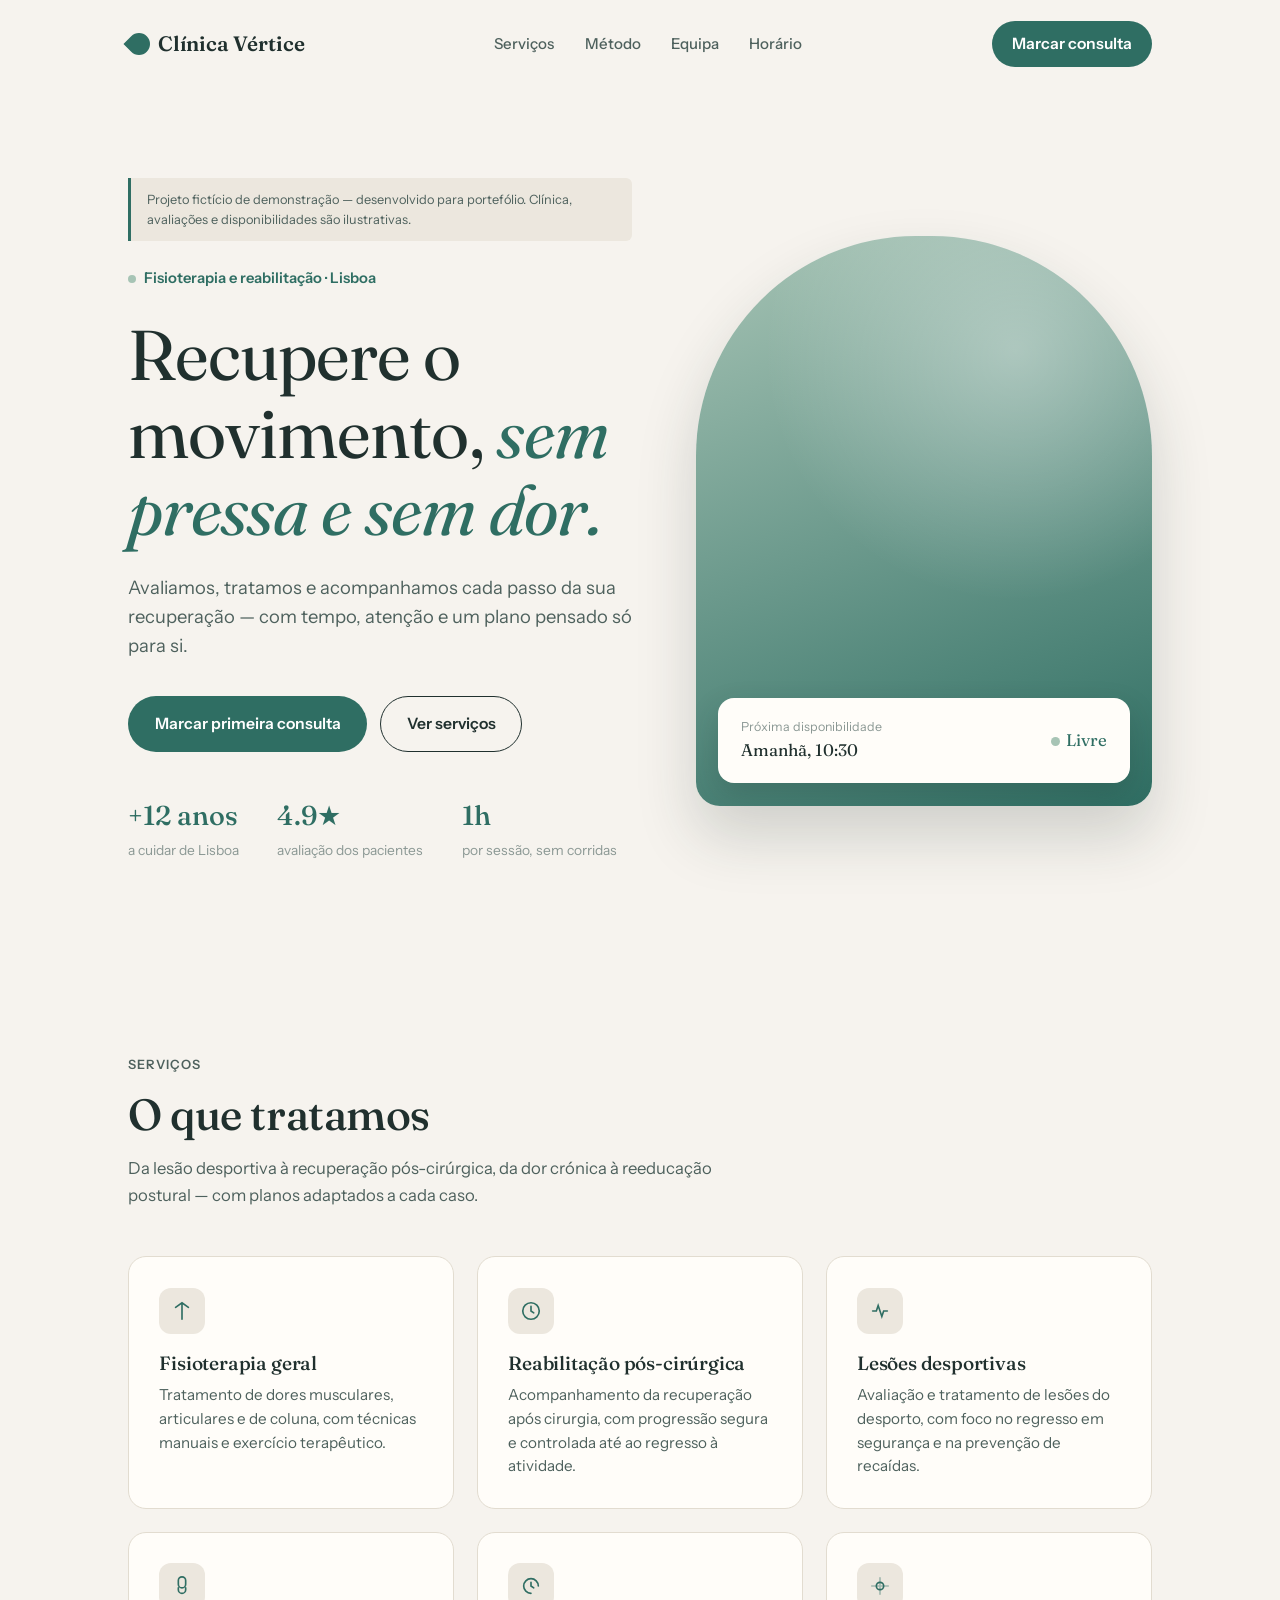
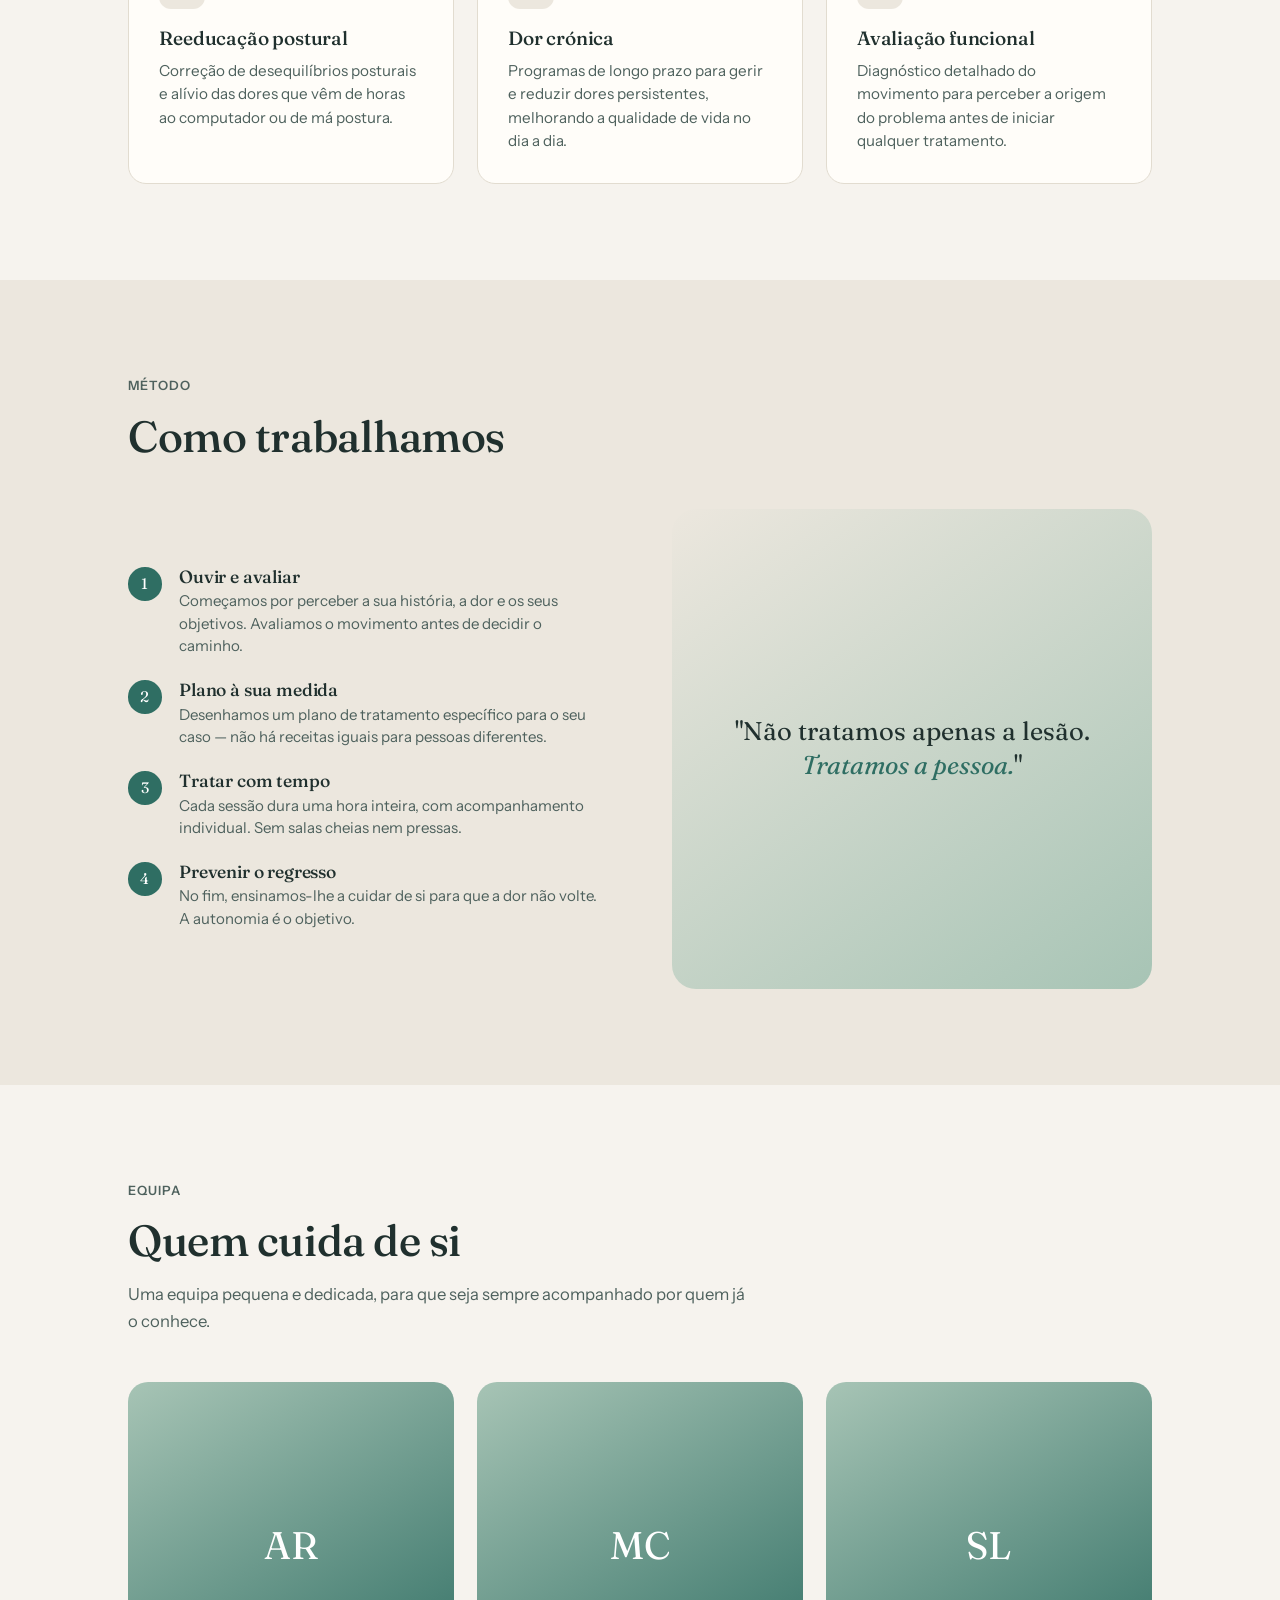
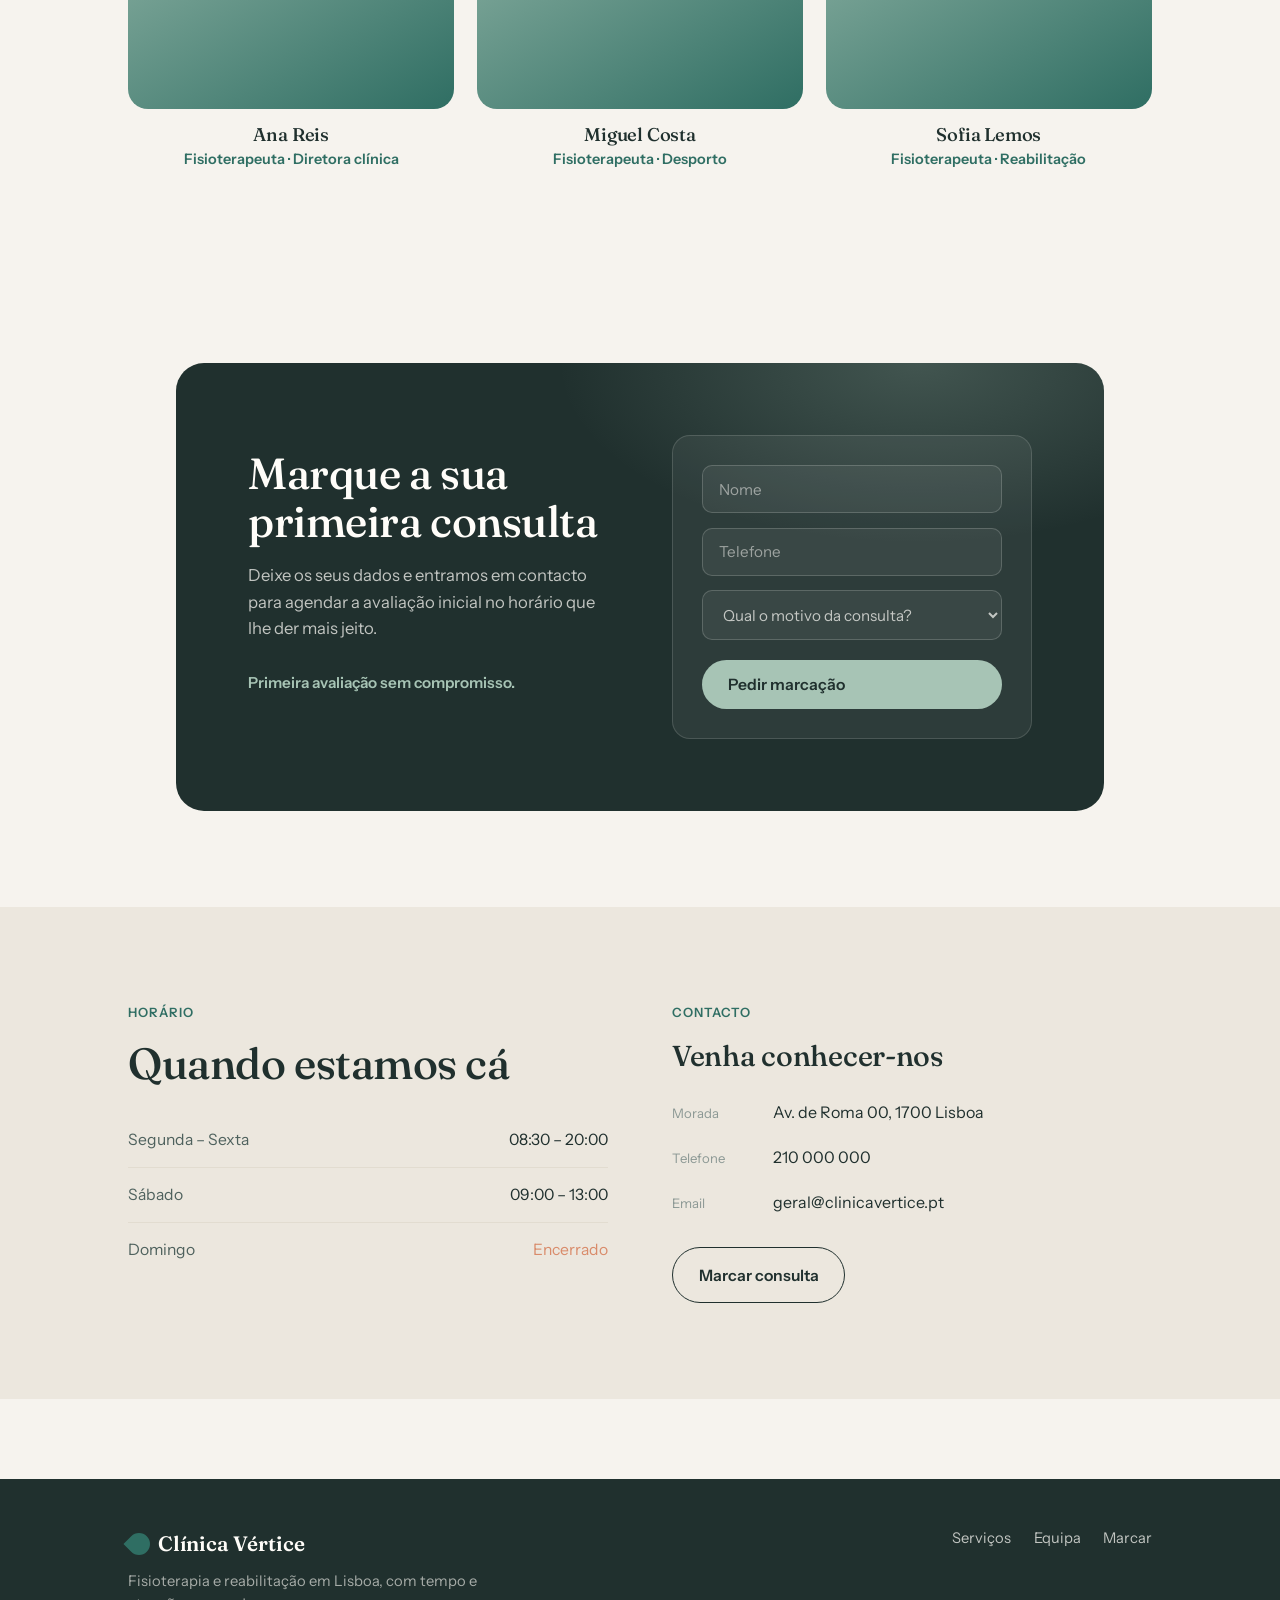
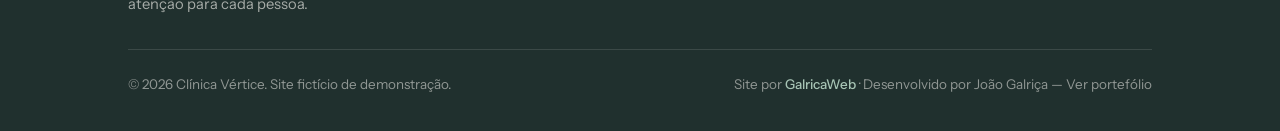
==== index.html @ 6fea4fa5 "Modify footer attribution and add developer link Updated footer text to reflect new site attribution" ====
<!DOCTYPE html>
<html lang="pt-PT">
<head>
<meta charset="UTF-8">
<meta name="viewport" content="width=device-width, initial-scale=1.0">
<title>Clínica Vértice — Fisioterapia e Reabilitação · Lisboa</title>
<meta name="description" content="Clínica de fisioterapia e reabilitação em Lisboa. Avaliação, tratamento e recuperação com acompanhamento personalizado.">
<link rel="preconnect" href="https://fonts.googleapis.com">
<link rel="preconnect" href="https://fonts.gstatic.com" crossorigin>
<link href="https://fonts.googleapis.com/css2?family=Fraunces:opsz,wght@9..144,400;9..144,500;9..144,600&family=Instrument+Sans:wght@400;500;600&display=swap" rel="stylesheet">
<style>
  :root{
    --sand:#f6f3ee;         /* warm paper */
    --sand-2:#ece7de;
    --cream:#fffdf9;
    --ink:#20302e;          /* deep petrol-green ink */
    --ink-soft:#4e615d;
    --ink-faint:#8b9894;
    --teal:#2f6e63;         /* serene petrol-teal — the brand */
    --teal-deep:#245349;
    --sage:#a7c4b5;         /* soft sage accent */
    --clay:#d98b6a;         /* warm secondary for small touches */
    --line:#e2dcd0;
    --max:1120px;
    --gutter:clamp(20px,5vw,48px);
    --f-display:"Fraunces",Georgia,serif;
    --f-body:"Instrument Sans",system-ui,sans-serif;
  }
  
.demo-notice {
  font-size: 0.8rem;
  line-height: 1.5;
  color: var(--ink-soft);
  background: var(--sand-2);
  border-left: 3px solid var(--teal);
  padding: 0.75rem 1rem;
  margin-bottom: 1.5rem;
  border-radius: 0 6px 6px 0;
}
  
  *{margin:0;padding:0;box-sizing:border-box}
  html{scroll-behavior:smooth}
  body{font-family:var(--f-body);background:var(--sand);color:var(--ink);line-height:1.6;-webkit-font-smoothing:antialiased;overflow-x:hidden}
  a{color:inherit;text-decoration:none}
  img{max-width:100%;display:block}
  .wrap{width:100%;max-width:var(--max);margin:0 auto;padding-inline:var(--gutter)}

  h1,h2,h3{font-family:var(--f-display);font-weight:500;line-height:1.1;letter-spacing:-0.01em}
  h1{font-size:clamp(2.6rem,5.5vw,4.4rem);font-weight:400}
  h2{font-size:clamp(1.9rem,3.4vw,2.8rem)}
  h3{font-size:1.3rem}
  p{font-size:1.04rem}

  .btn{display:inline-flex;align-items:center;gap:.5rem;font-family:var(--f-body);font-weight:600;font-size:.98rem;padding:.9rem 1.6rem;border-radius:999px;cursor:pointer;border:1px solid transparent;transition:all .18s ease}
  .btn.solid{background:var(--teal);color:#fff}
  .btn.solid:hover{background:var(--teal-deep);transform:translateY(-2px)}
  .btn.ghost{border-color:var(--ink);color:var(--ink)}
  .btn.ghost:hover{background:var(--ink);color:var(--cream)}

  /* nav */
  .nav{position:sticky;top:0;z-index:30;background:rgba(246,243,238,.88);backdrop-filter:blur(10px);border-bottom:1px solid transparent;transition:border-color .2s}
  .nav.scrolled{border-color:var(--line)}
  .nav .wrap{display:flex;align-items:center;justify-content:space-between;padding-block:1.3rem}
  .brand{font-family:var(--f-display);font-weight:600;font-size:1.3rem;display:flex;align-items:center;gap:.5rem}
  .brand .mark{width:22px;height:22px;border-radius:50% 50% 50% 0;background:var(--teal);transform:rotate(45deg)}
  .nav-links{display:flex;gap:1.9rem;font-size:.94rem;font-weight:500}
  .nav-links a{color:var(--ink-soft)}
  .nav-links a:hover{color:var(--ink)}
  .nav .btn{padding:.6rem 1.2rem}
  @media(max-width:820px){.nav-links{display:none}}

  /* hero */
  .hero{padding-block:clamp(3rem,7vw,6rem) clamp(3.5rem,8vw,6rem);position:relative;overflow:hidden}
  .hero-grid{display:grid;grid-template-columns:1.05fr .95fr;gap:clamp(2rem,5vw,4rem);align-items:center}
  .hero .eyebrow{display:inline-flex;align-items:center;gap:.5rem;font-size:.92rem;font-weight:600;color:var(--teal);margin-bottom:1.6rem}
  .hero .eyebrow::before{content:"";width:8px;height:8px;border-radius:50%;background:var(--sage)}
  .hero h1{margin-bottom:1.5rem}
  .hero h1 em{font-style:italic;color:var(--teal)}
  .hero-lead{color:var(--ink-soft);font-size:1.15rem;line-height:1.6;max-width:46ch;margin-bottom:2.2rem}
  .hero-actions{display:flex;gap:.8rem;flex-wrap:wrap}
  .hero-trust{margin-top:2.6rem;display:flex;gap:2.4rem;flex-wrap:wrap}
  .hero-trust div strong{display:block;font-family:var(--f-display);font-size:1.7rem;font-weight:500;color:var(--teal)}
  .hero-trust div span{font-size:.86rem;color:var(--ink-faint)}
  /* hero visual — abstract calm shape, no stock photo */
  .hero-visual{position:relative;aspect-ratio:4/5;border-radius:220px 220px 24px 24px;background:linear-gradient(160deg,var(--sage),var(--teal));overflow:hidden;box-shadow:0 30px 60px rgba(32,48,46,.18)}
  .hero-visual::before{content:"";position:absolute;inset:0;background:radial-gradient(circle at 70% 20%,rgba(255,255,255,.35),transparent 45%)}
  .hero-card{position:absolute;bottom:1.4rem;left:1.4rem;right:1.4rem;background:var(--cream);border-radius:16px;padding:1.2rem 1.4rem;box-shadow:0 12px 30px rgba(32,48,46,.2)}
  .hero-card .row{display:flex;align-items:center;justify-content:space-between;gap:1rem}
  .hero-card .label{font-size:.78rem;color:var(--ink-faint)}
  .hero-card .val{font-family:var(--f-display);font-size:1.05rem}
  .hero-card .dot{width:9px;height:9px;border-radius:50%;background:var(--sage);display:inline-block;margin-right:.4rem}
  @media(max-width:820px){.hero-grid{grid-template-columns:1fr}.hero-visual{max-width:380px;margin-inline:auto}}

  /* section */
  section{padding-block:clamp(3.5rem,8vw,6rem)}
  .soft{background:var(--sand-2)}
  .cream{background:var(--cream)}
  .sec-head{max-width:620px;margin-bottom:3rem}
  .sec-label{font-size:.8rem;font-weight:600;letter-spacing:.08em;text-transform:uppercase;color:var(--teal);margin-bottom:1rem}
  .sec-head h2{margin-bottom:1rem}
  .sec-head p{color:var(--ink-soft)}

  /* services */
  .services{display:grid;grid-template-columns:repeat(3,1fr);gap:1.4rem}
  .service{background:var(--cream);border:1px solid var(--line);border-radius:18px;padding:1.9rem;transition:transform .2s,box-shadow .25s}
  .service:hover{transform:translateY(-4px);box-shadow:0 18px 40px rgba(32,48,46,.1)}
  .service .ico{width:46px;height:46px;border-radius:12px;background:var(--sand-2);display:grid;place-items:center;margin-bottom:1.2rem;color:var(--teal)}
  .service h3{font-size:1.2rem;margin-bottom:.6rem}
  .service p{color:var(--ink-soft);font-size:.95rem;line-height:1.55}
  @media(max-width:820px){.services{grid-template-columns:1fr}}

  /* approach — two column prose + list */
  .approach-grid{display:grid;grid-template-columns:1fr 1fr;gap:clamp(2rem,5vw,4rem);align-items:center}
  .approach-list{list-style:none;display:flex;flex-direction:column;gap:1.4rem}
  .approach-list li{display:flex;gap:1.1rem;align-items:flex-start}
  .approach-list .n{flex-shrink:0;width:2.1rem;height:2.1rem;border-radius:50%;background:var(--teal);color:#fff;font-family:var(--f-display);display:grid;place-items:center;font-size:.95rem}
  .approach-list h3{font-size:1.1rem;margin-bottom:.25rem}
  .approach-list p{color:var(--ink-soft);font-size:.94rem;line-height:1.5}
  .approach-visual{aspect-ratio:1;border-radius:24px;background:linear-gradient(145deg,var(--sand-2),var(--sage));display:grid;place-items:center;padding:2rem}
  .approach-quote{font-family:var(--f-display);font-size:1.6rem;line-height:1.3;color:var(--ink);text-align:center}
  .approach-quote span{color:var(--teal);font-style:italic}
  @media(max-width:820px){.approach-grid{grid-template-columns:1fr}.approach-visual{display:none}}

  /* team */
  .team{display:grid;grid-template-columns:repeat(3,1fr);gap:1.4rem}
  .member{text-align:center}
  .member .avatar{aspect-ratio:1;border-radius:20px;background:linear-gradient(150deg,var(--sage),var(--teal));margin-bottom:1rem;display:grid;place-items:center;font-family:var(--f-display);color:#fff;font-size:2.4rem}
  .member h3{font-size:1.15rem;margin-bottom:.2rem}
  .member .role{font-size:.9rem;color:var(--teal);font-weight:600}
  @media(max-width:720px){.team{grid-template-columns:1fr;max-width:320px;margin-inline:auto}}

  /* booking band */
  .booking{background:var(--ink);color:var(--cream);border-radius:28px;margin-inline:var(--gutter);padding:clamp(2.5rem,6vw,4.5rem);position:relative;overflow:hidden}
  .booking::before{content:"";position:absolute;inset:0;background:radial-gradient(600px 300px at 80% 0,rgba(167,196,181,.25),transparent 60%)}
  .booking-grid{position:relative;z-index:2;display:grid;grid-template-columns:1fr 1fr;gap:clamp(2rem,5vw,4rem);align-items:center;max-width:var(--max);margin-inline:auto}
  .booking h2{color:var(--cream);margin-bottom:1rem}
  .booking p{color:rgba(255,253,249,.72);max-width:40ch;margin-bottom:1.8rem}
  .booking-form{background:rgba(255,253,249,.06);border:1px solid rgba(255,253,249,.14);border-radius:18px;padding:1.8rem;display:flex;flex-direction:column;gap:.9rem}
  .booking-form input,.booking-form select{width:100%;background:rgba(255,253,249,.06);border:1px solid rgba(255,253,249,.18);border-radius:10px;padding:.85rem 1rem;color:var(--cream);font-family:var(--f-body);font-size:.95rem}
  .booking-form input::placeholder{color:rgba(255,253,249,.5)}
  .booking-form select{color:rgba(255,253,249,.7)}
  .booking-form .btn.solid{background:var(--sage);color:var(--ink);margin-top:.3rem}
  .booking-form .btn.solid:hover{background:#fff}
  @media(max-width:820px){.booking-grid{grid-template-columns:1fr}}

  /* info / hours */
  .info-grid{display:grid;grid-template-columns:1fr 1fr;gap:clamp(2rem,5vw,4rem)}
  .hours-list{list-style:none}
  .hours-list li{display:flex;justify-content:space-between;padding:.9rem 0;border-bottom:1px solid var(--line);font-size:.98rem}
  .hours-list li:last-child{border-bottom:0}
  .hours-list .day{color:var(--ink-soft)}
  .hours-list .closed{color:var(--clay)}
  .contact-block h3{margin-bottom:1rem}
  .contact-block .line{display:flex;gap:.8rem;align-items:baseline;padding:.6rem 0;font-size:1rem}
  .contact-block .line span{color:var(--ink-faint);font-size:.82rem;min-width:88px}
  @media(max-width:720px){.info-grid{grid-template-columns:1fr}}

  /* footer */
  footer{background:var(--ink);color:var(--cream);padding-block:3rem 2.2rem;margin-top:clamp(3rem,7vw,5rem)}
  .foot-top{display:flex;justify-content:space-between;gap:2rem;flex-wrap:wrap;margin-bottom:2rem}
  .foot-top .brand{color:var(--cream)}
  .foot-top p{color:rgba(255,253,249,.6);font-size:.92rem;max-width:36ch;margin-top:.6rem}
  .foot-links{display:flex;gap:1.4rem;font-size:.92rem}
  .foot-links a{color:rgba(255,253,249,.72)}
  .foot-bottom{border-top:1px solid rgba(255,253,249,.12);padding-top:1.5rem;display:flex;justify-content:space-between;gap:1rem;flex-wrap:wrap;align-items:center}
  .foot-bottom p{color:rgba(255,253,249,.5);font-size:.84rem}
  .made{font-size:.82rem;color:rgba(255,253,249,.45)}
  .made b{color:var(--sage);font-weight:500}

  :focus-visible{outline:2px solid var(--teal);outline-offset:3px}
</style>
</head>
<body>

<nav class="nav" id="top">
  <div class="wrap">
    <a class="brand" href="#top"><span class="mark"></span>Clínica Vértice</a>
    <div class="nav-links">
      <a href="#servicos">Serviços</a>
      <a href="#metodo">Método</a>
      <a href="#equipa">Equipa</a>
      <a href="#horario">Horário</a>
    </div>
    <a href="#marcar" class="btn solid">Marcar consulta</a>
  </div>
</nav>

<header class="hero">
  <div class="wrap hero-grid">
    <div>   
      <p class="demo-notice">Projeto fictício de demonstração — desenvolvido para portefólio. Clínica, avaliações e disponibilidades são ilustrativas.</p>
      <span class="eyebrow">Fisioterapia e reabilitação · Lisboa</span>
      <h1>Recupere o movimento, <em>sem pressa e sem dor.</em></h1>
      <p class="hero-lead">Avaliamos, tratamos e acompanhamos cada passo da sua recuperação — com tempo, atenção e um plano pensado só para si.</p>
      <div class="hero-actions">
        <a href="#marcar" class="btn solid">Marcar primeira consulta</a>
        <a href="#servicos" class="btn ghost">Ver serviços</a>
      </div>
      <div class="hero-trust">
        <div><strong>+12 anos</strong><span>a cuidar de Lisboa</span></div>
        <div><strong>4.9★</strong><span>avaliação dos pacientes</span></div>
        <div><strong>1h</strong><span>por sessão, sem corridas</span></div>
      </div>
    </div>
    <div class="hero-visual">
      <div class="hero-card">
        <div class="row">
          <div><div class="label">Próxima disponibilidade</div><div class="val">Amanhã, 10:30</div></div>
          <div class="val" style="color:var(--teal)"><span class="dot"></span>Livre</div>
        </div>
      </div>
    </div>
  </div>
</header>

<main>
<section id="servicos">
  <div class="wrap">
    <div class="sec-head">
      <p class="sec-label">Serviços</p>
      <h2>O que tratamos</h2>
      <p>Da lesão desportiva à recuperação pós-cirúrgica, da dor crónica à reeducação postural — com planos adaptados a cada caso.</p>
    </div>
    <div class="services">
      <article class="service">
        <div class="ico"><svg width="22" height="22" viewBox="0 0 24 24" fill="none" stroke="currentColor" stroke-width="1.8" stroke-linecap="round"><path d="M12 3v18M5 8l7-5 7 5"/></svg></div>
        <h3>Fisioterapia geral</h3>
        <p>Tratamento de dores musculares, articulares e de coluna, com técnicas manuais e exercício terapêutico.</p>
      </article>
      <article class="service">
        <div class="ico"><svg width="22" height="22" viewBox="0 0 24 24" fill="none" stroke="currentColor" stroke-width="1.8" stroke-linecap="round"><circle cx="12" cy="12" r="9"/><path d="M12 7v5l3 2"/></svg></div>
        <h3>Reabilitação pós-cirúrgica</h3>
        <p>Acompanhamento da recuperação após cirurgia, com progressão segura e controlada até ao regresso à atividade.</p>
      </article>
      <article class="service">
        <div class="ico"><svg width="22" height="22" viewBox="0 0 24 24" fill="none" stroke="currentColor" stroke-width="1.8" stroke-linecap="round"><path d="M4 12h4l2-6 4 12 2-6h4"/></svg></div>
        <h3>Lesões desportivas</h3>
        <p>Avaliação e tratamento de lesões do desporto, com foco no regresso em segurança e na prevenção de recaídas.</p>
      </article>
      <article class="service">
        <div class="ico"><svg width="22" height="22" viewBox="0 0 24 24" fill="none" stroke="currentColor" stroke-width="1.8" stroke-linecap="round"><path d="M12 2a4 4 0 0 1 4 4v4a4 4 0 0 1-8 0V6a4 4 0 0 1 4-4z"/><path d="M8 14v2a4 4 0 0 0 8 0v-2"/></svg></div>
        <h3>Reeducação postural</h3>
        <p>Correção de desequilíbrios posturais e alívio das dores que vêm de horas ao computador ou de má postura.</p>
      </article>
      <article class="service">
        <div class="ico"><svg width="22" height="22" viewBox="0 0 24 24" fill="none" stroke="currentColor" stroke-width="1.8" stroke-linecap="round"><path d="M20 12a8 8 0 1 0-8 8"/><path d="M12 8v4l3 2"/></svg></div>
        <h3>Dor crónica</h3>
        <p>Programas de longo prazo para gerir e reduzir dores persistentes, melhorando a qualidade de vida no dia a dia.</p>
      </article>
      <article class="service">
        <div class="ico"><svg width="22" height="22" viewBox="0 0 24 24" fill="none" stroke="currentColor" stroke-width="1.8" stroke-linecap="round"><path d="M3 12h18M12 3v18" opacity=".4"/><circle cx="12" cy="12" r="4"/></svg></div>
        <h3>Avaliação funcional</h3>
        <p>Diagnóstico detalhado do movimento para perceber a origem do problema antes de iniciar qualquer tratamento.</p>
      </article>
    </div>
  </div>
</section>

<section class="soft" id="metodo">
  <div class="wrap">
    <div class="sec-head">
      <p class="sec-label">Método</p>
      <h2>Como trabalhamos</h2>
    </div>
    <div class="approach-grid">
      <ul class="approach-list">
        <li><span class="n">1</span><div><h3>Ouvir e avaliar</h3><p>Começamos por perceber a sua história, a dor e os seus objetivos. Avaliamos o movimento antes de decidir o caminho.</p></div></li>
        <li><span class="n">2</span><div><h3>Plano à sua medida</h3><p>Desenhamos um plano de tratamento específico para o seu caso — não há receitas iguais para pessoas diferentes.</p></div></li>
        <li><span class="n">3</span><div><h3>Tratar com tempo</h3><p>Cada sessão dura uma hora inteira, com acompanhamento individual. Sem salas cheias nem pressas.</p></div></li>
        <li><span class="n">4</span><div><h3>Prevenir o regresso</h3><p>No fim, ensinamos-lhe a cuidar de si para que a dor não volte. A autonomia é o objetivo.</p></div></li>
      </ul>
      <div class="approach-visual">
        <p class="approach-quote">"Não tratamos apenas a lesão.<br><span>Tratamos a pessoa.</span>"</p>
      </div>
    </div>
  </div>
</section>

<section id="equipa">
  <div class="wrap">
    <div class="sec-head">
      <p class="sec-label">Equipa</p>
      <h2>Quem cuida de si</h2>
      <p>Uma equipa pequena e dedicada, para que seja sempre acompanhado por quem já o conhece.</p>
    </div>
    <div class="team">
      <div class="member"><div class="avatar">AR</div><h3>Ana Reis</h3><p class="role">Fisioterapeuta · Diretora clínica</p></div>
      <div class="member"><div class="avatar">MC</div><h3>Miguel Costa</h3><p class="role">Fisioterapeuta · Desporto</p></div>
      <div class="member"><div class="avatar">SL</div><h3>Sofia Lemos</h3><p class="role">Fisioterapeuta · Reabilitação</p></div>
    </div>
  </div>
</section>

<section>
  <div class="wrap">
    <div class="booking" id="marcar">
      <div class="booking-grid">
        <div>
          <h2>Marque a sua primeira consulta</h2>
          <p>Deixe os seus dados e entramos em contacto para agendar a avaliação inicial no horário que lhe der mais jeito.</p>
          <p style="color:var(--sage);font-weight:600;font-size:.95rem">Primeira avaliação sem compromisso.</p>
        </div>
        <form class="booking-form" onsubmit="return false">
          <input type="text" placeholder="Nome" required>
          <input type="tel" placeholder="Telefone" required>
          <select><option>Qual o motivo da consulta?</option><option>Dor nas costas</option><option>Lesão desportiva</option><option>Pós-cirúrgico</option><option>Outro</option></select>
          <button type="submit" class="btn solid">Pedir marcação</button>
        </form>
      </div>
    </div>
  </div>
</section>

<section class="soft" id="horario">
  <div class="wrap info-grid">
    <div>
      <p class="sec-label">Horário</p>
      <h2 style="margin-bottom:1.6rem">Quando estamos cá</h2>
      <ul class="hours-list">
        <li><span class="day">Segunda – Sexta</span><span>08:30 – 20:00</span></li>
        <li><span class="day">Sábado</span><span>09:00 – 13:00</span></li>
        <li><span class="day">Domingo</span><span class="closed">Encerrado</span></li>
      </ul>
    </div>
    <div class="contact-block">
      <p class="sec-label">Contacto</p>
      <h3 style="font-family:var(--f-display);font-size:1.8rem;margin-bottom:1.2rem">Venha conhecer-nos</h3>
      <div class="line"><span>Morada</span> Av. de Roma 00, 1700 Lisboa</div>
      <div class="line"><span>Telefone</span> 210 000 000</div>
      <div class="line"><span>Email</span> geral@clinicavertice.pt</div>
      <div style="margin-top:1.4rem"><a href="#marcar" class="btn ghost">Marcar consulta</a></div>
    </div>
  </div>
</section>
</main>

<footer>
  <div class="wrap">
    <div class="foot-top">
      <div>
        <div class="brand" style="color:var(--cream)"><span class="mark"></span>Clínica Vértice</div>
        <p>Fisioterapia e reabilitação em Lisboa, com tempo e atenção para cada pessoa.</p>
      </div>
      <div class="foot-links">
        <a href="#servicos">Serviços</a>
        <a href="#equipa">Equipa</a>
        <a href="#marcar">Marcar</a>
      </div>
    </div>
    <div class="foot-bottom">
      <p>© <span id="y"></span> Clínica Vértice. Site fictício de demonstração.</p>
      <p class="made">Site por <b>GalricaWeb</b> · Desenvolvido por <a href="https://joaogalrica.pt/" target="_blank" rel="noopener noreferrer">João Galriça — Ver portefólio</a></p>
    </div>
  </div>
</footer>

<script>
  document.getElementById('y').textContent=new Date().getFullYear();
  (function(){var n=document.querySelector('.nav');addEventListener('scroll',function(){n.classList.toggle('scrolled',scrollY>8)},{passive:true});})();
</script>
</body>
</html>
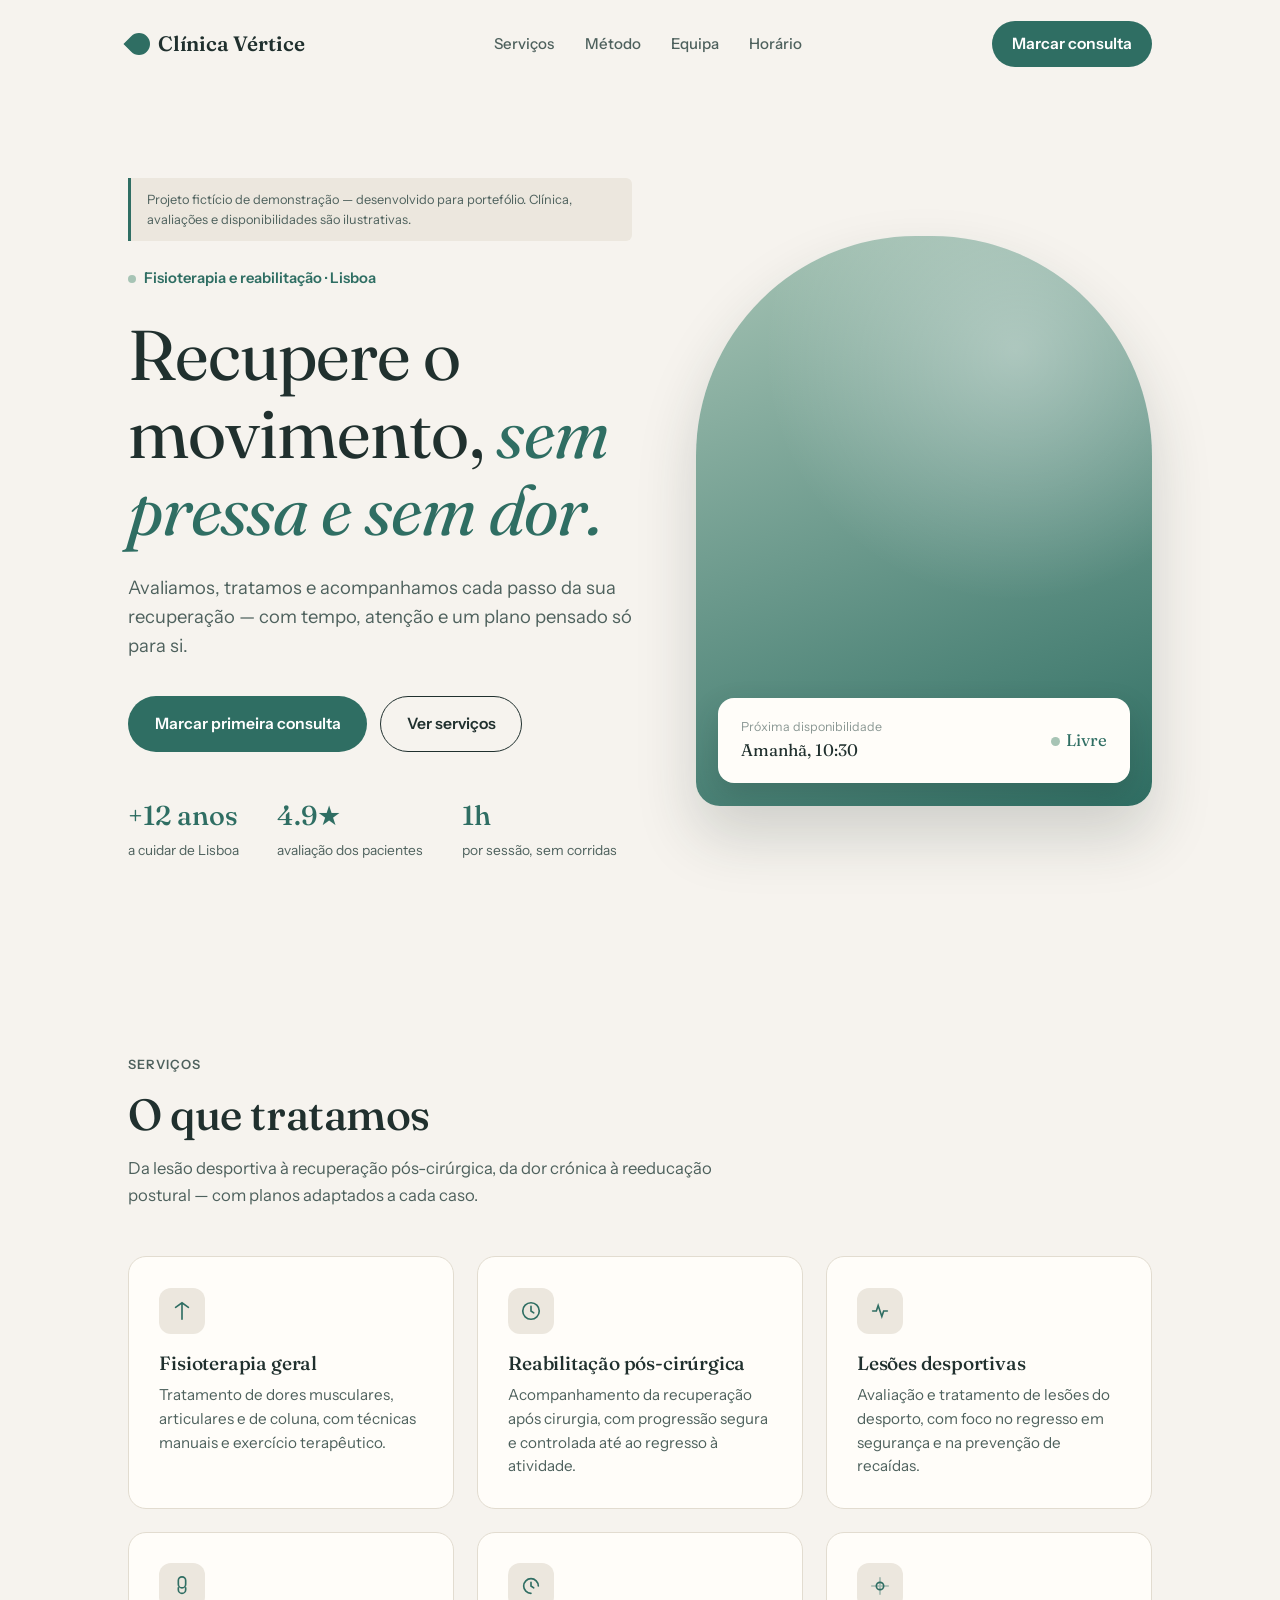
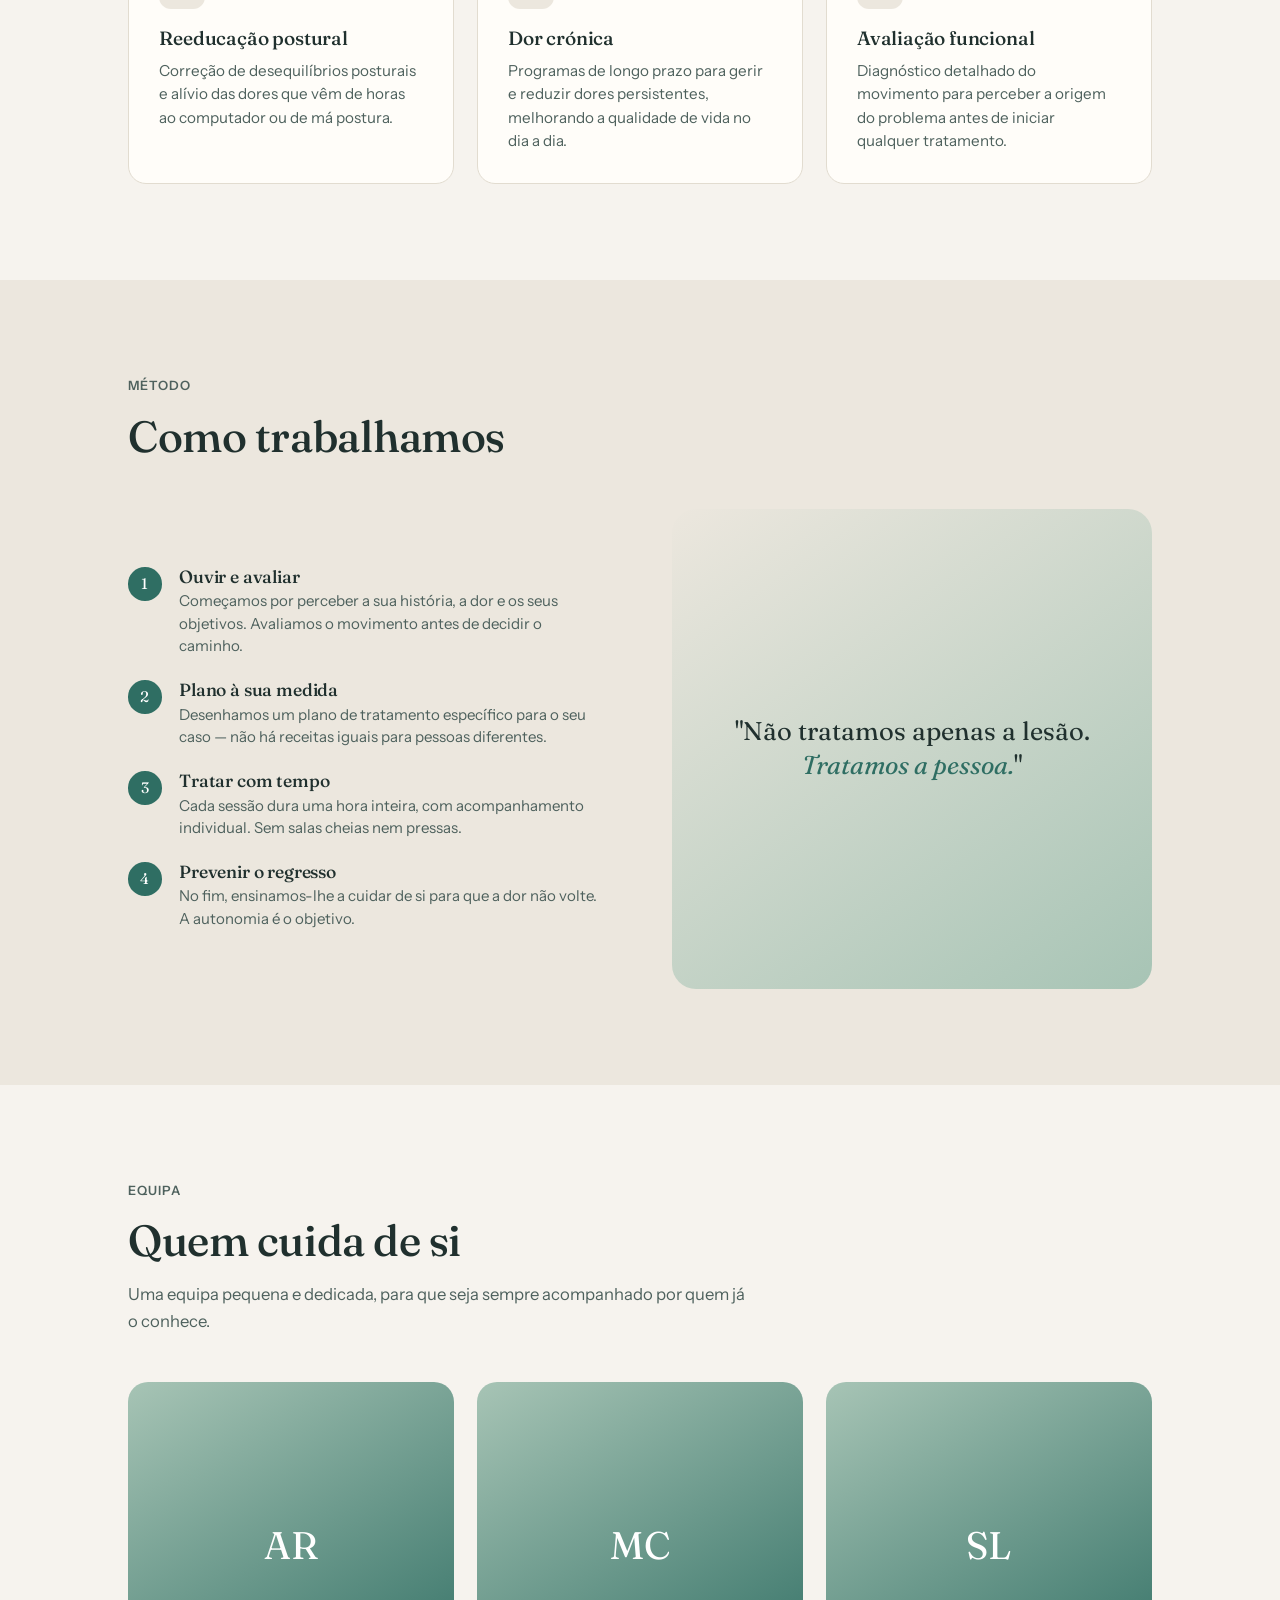
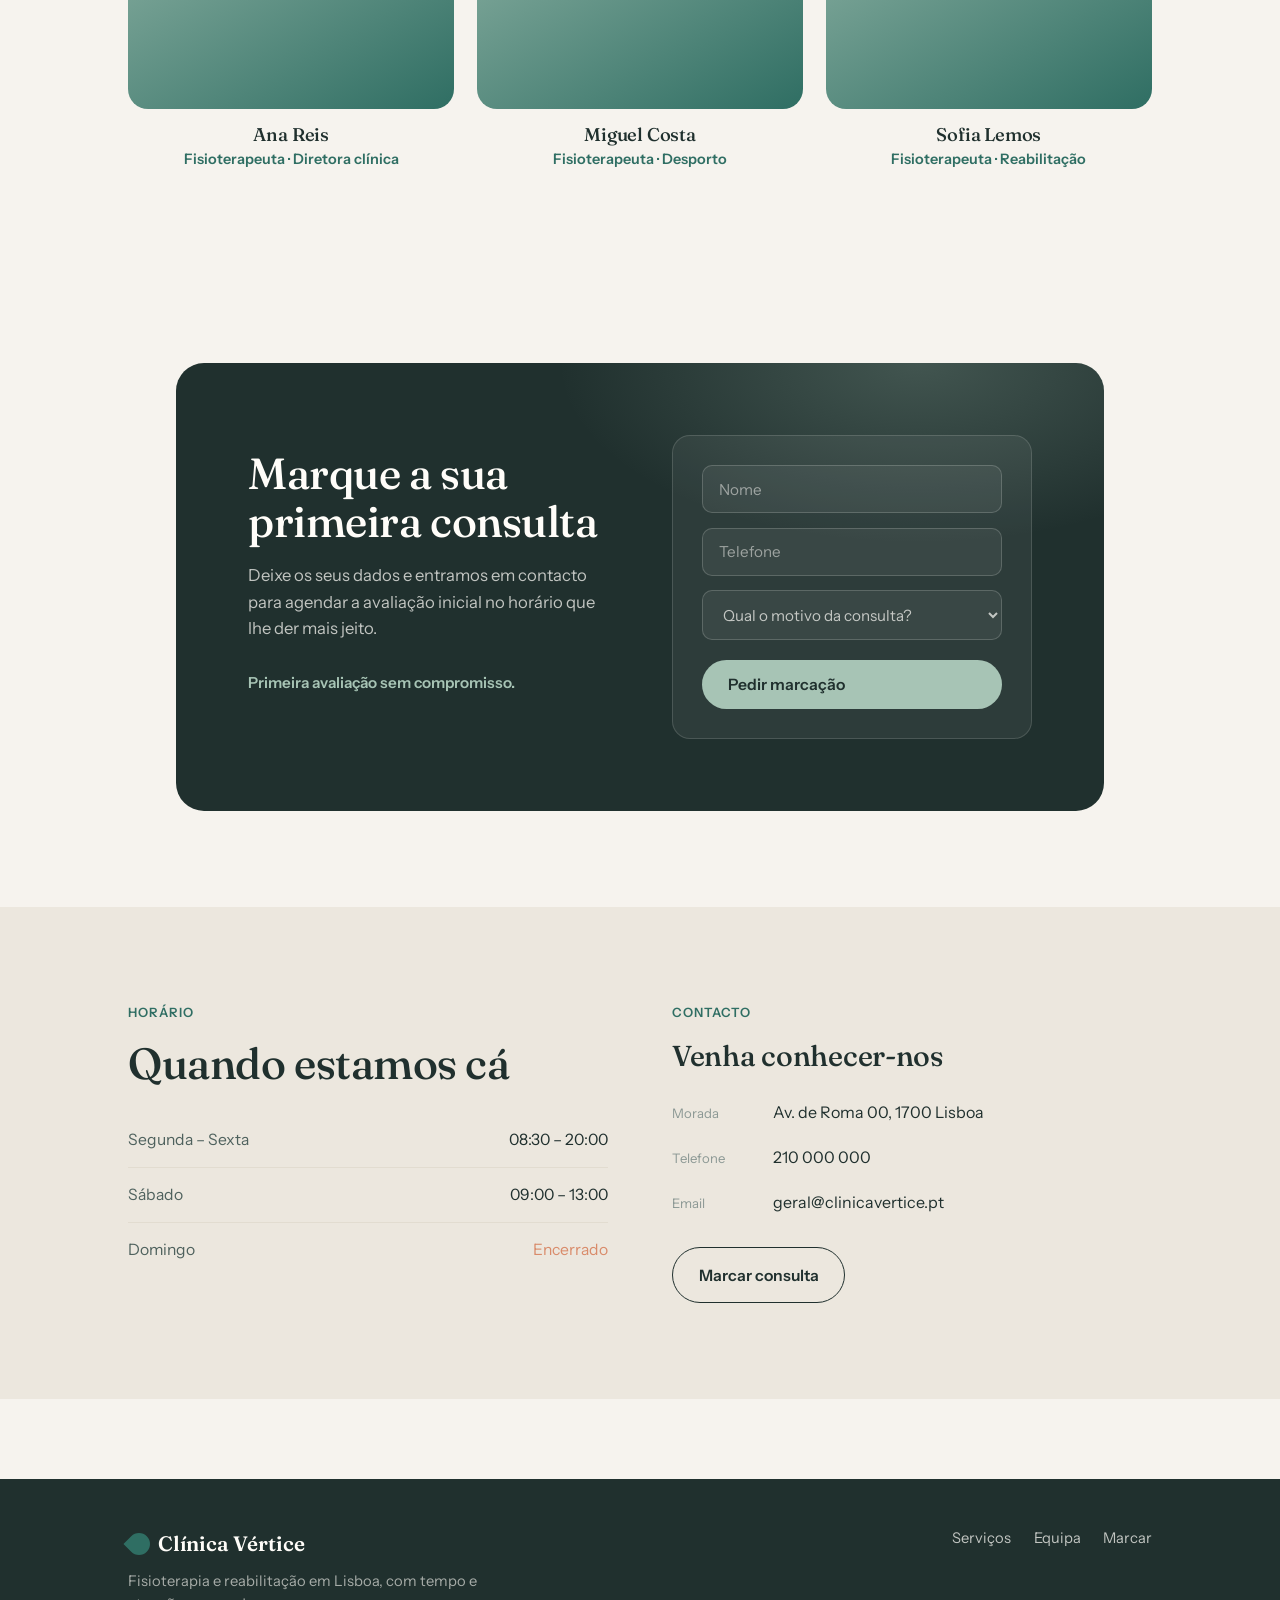
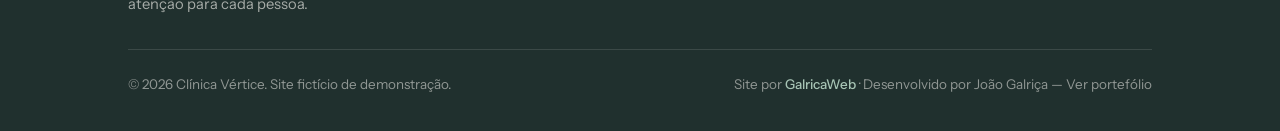
==== commit b100e767: "Change hero-trust span color to ink-soft" ====
--- a/index.html
+++ b/index.html
@@ -80,7 +80,7 @@
   .hero-actions{display:flex;gap:.8rem;flex-wrap:wrap}
   .hero-trust{margin-top:2.6rem;display:flex;gap:2.4rem;flex-wrap:wrap}
   .hero-trust div strong{display:block;font-family:var(--f-display);font-size:1.7rem;font-weight:500;color:var(--teal)}
-  .hero-trust div span{font-size:.86rem;color:var(--ink-faint)}
+  .hero-trust div span{font-size:.86rem;color:var(--ink-soft)}
   /* hero visual — abstract calm shape, no stock photo */
   .hero-visual{position:relative;aspect-ratio:4/5;border-radius:220px 220px 24px 24px;background:linear-gradient(160deg,var(--sage),var(--teal));overflow:hidden;box-shadow:0 30px 60px rgba(32,48,46,.18)}
   .hero-visual::before{content:"";position:absolute;inset:0;background:radial-gradient(circle at 70% 20%,rgba(255,255,255,.35),transparent 45%)}
@@ -303,7 +303,7 @@
         <form class="booking-form" onsubmit="return false">
           <input type="text" placeholder="Nome" required>
           <input type="tel" placeholder="Telefone" required>
-          <select><option>Qual o motivo da consulta?</option><option>Dor nas costas</option><option>Lesão desportiva</option><option>Pós-cirúrgico</option><option>Outro</option></select>
+          <select aria-label="Motivo da consulta"><option>Qual o motivo da consulta?</option><option>Dor nas costas</option><option>Lesão desportiva</option><option>Pós-cirúrgico</option><option>Outro</option></select>
           <button type="submit" class="btn solid">Pedir marcação</button>
         </form>
       </div>
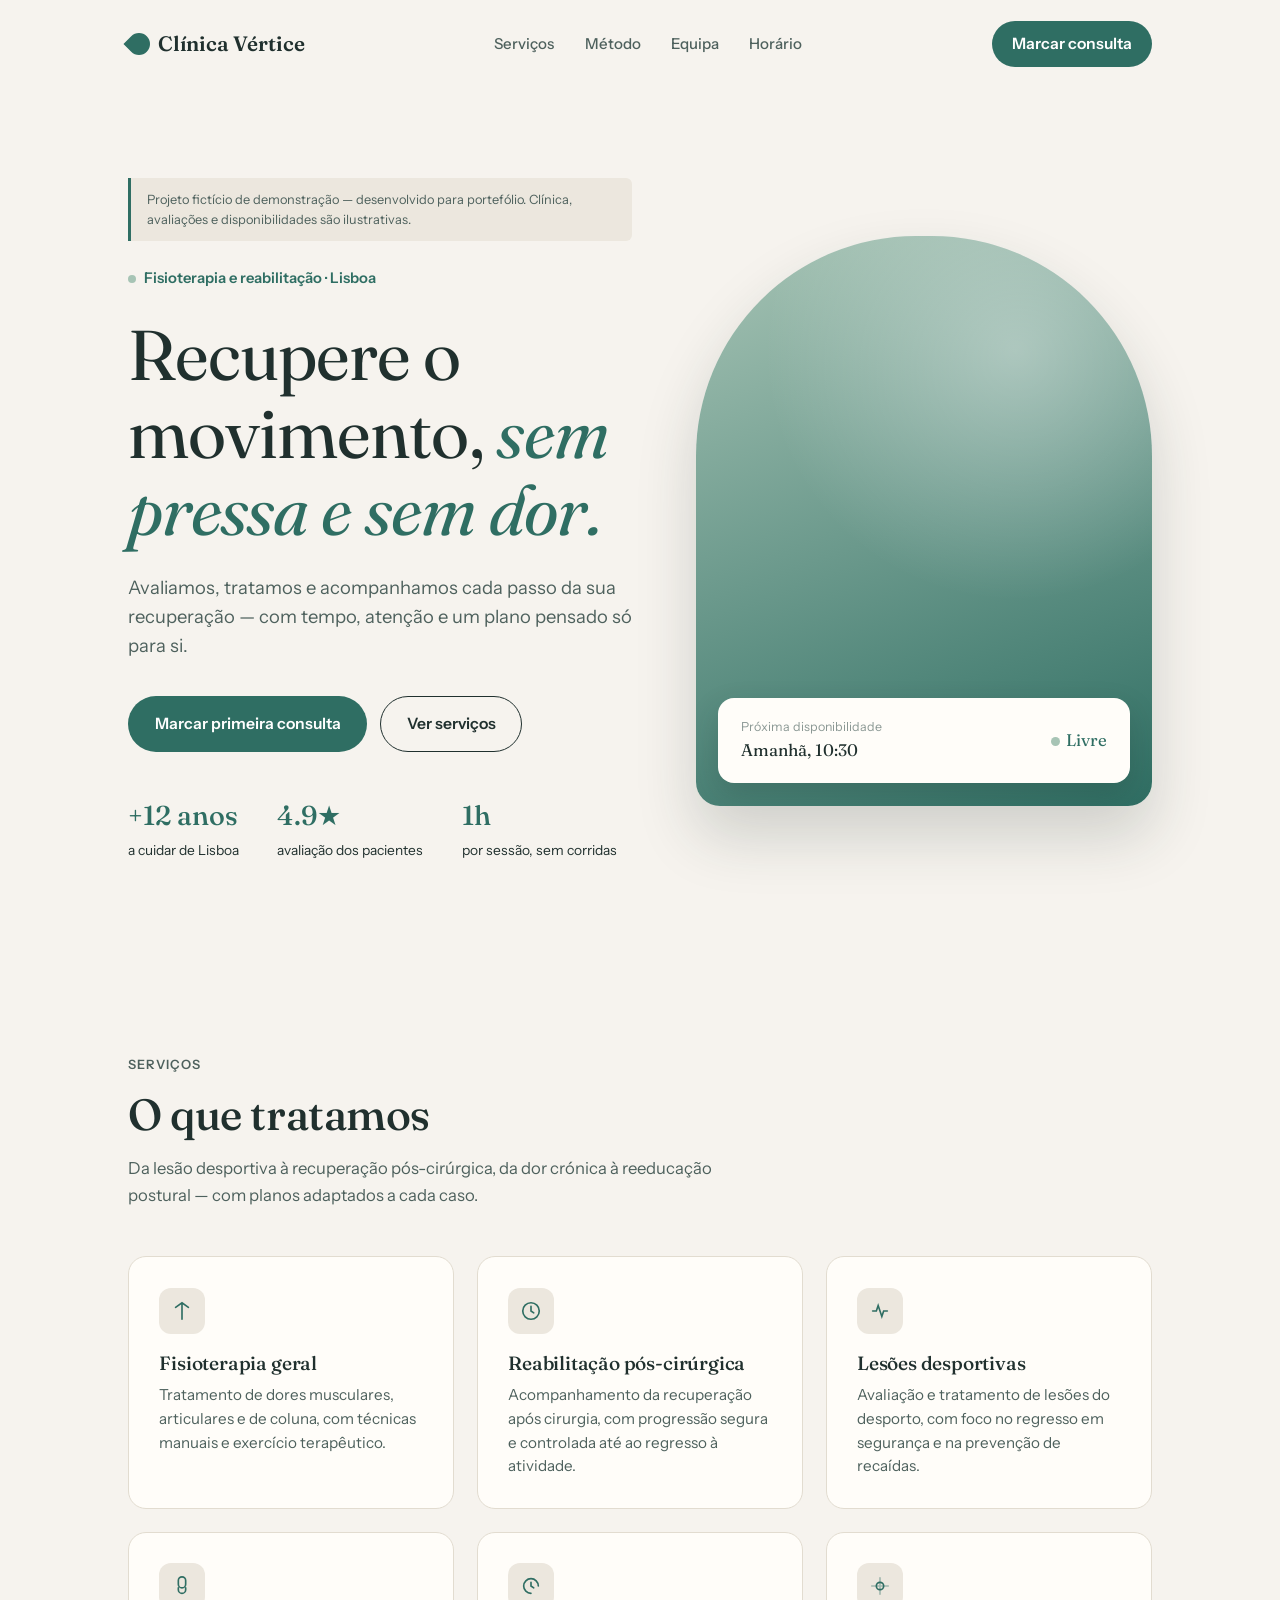
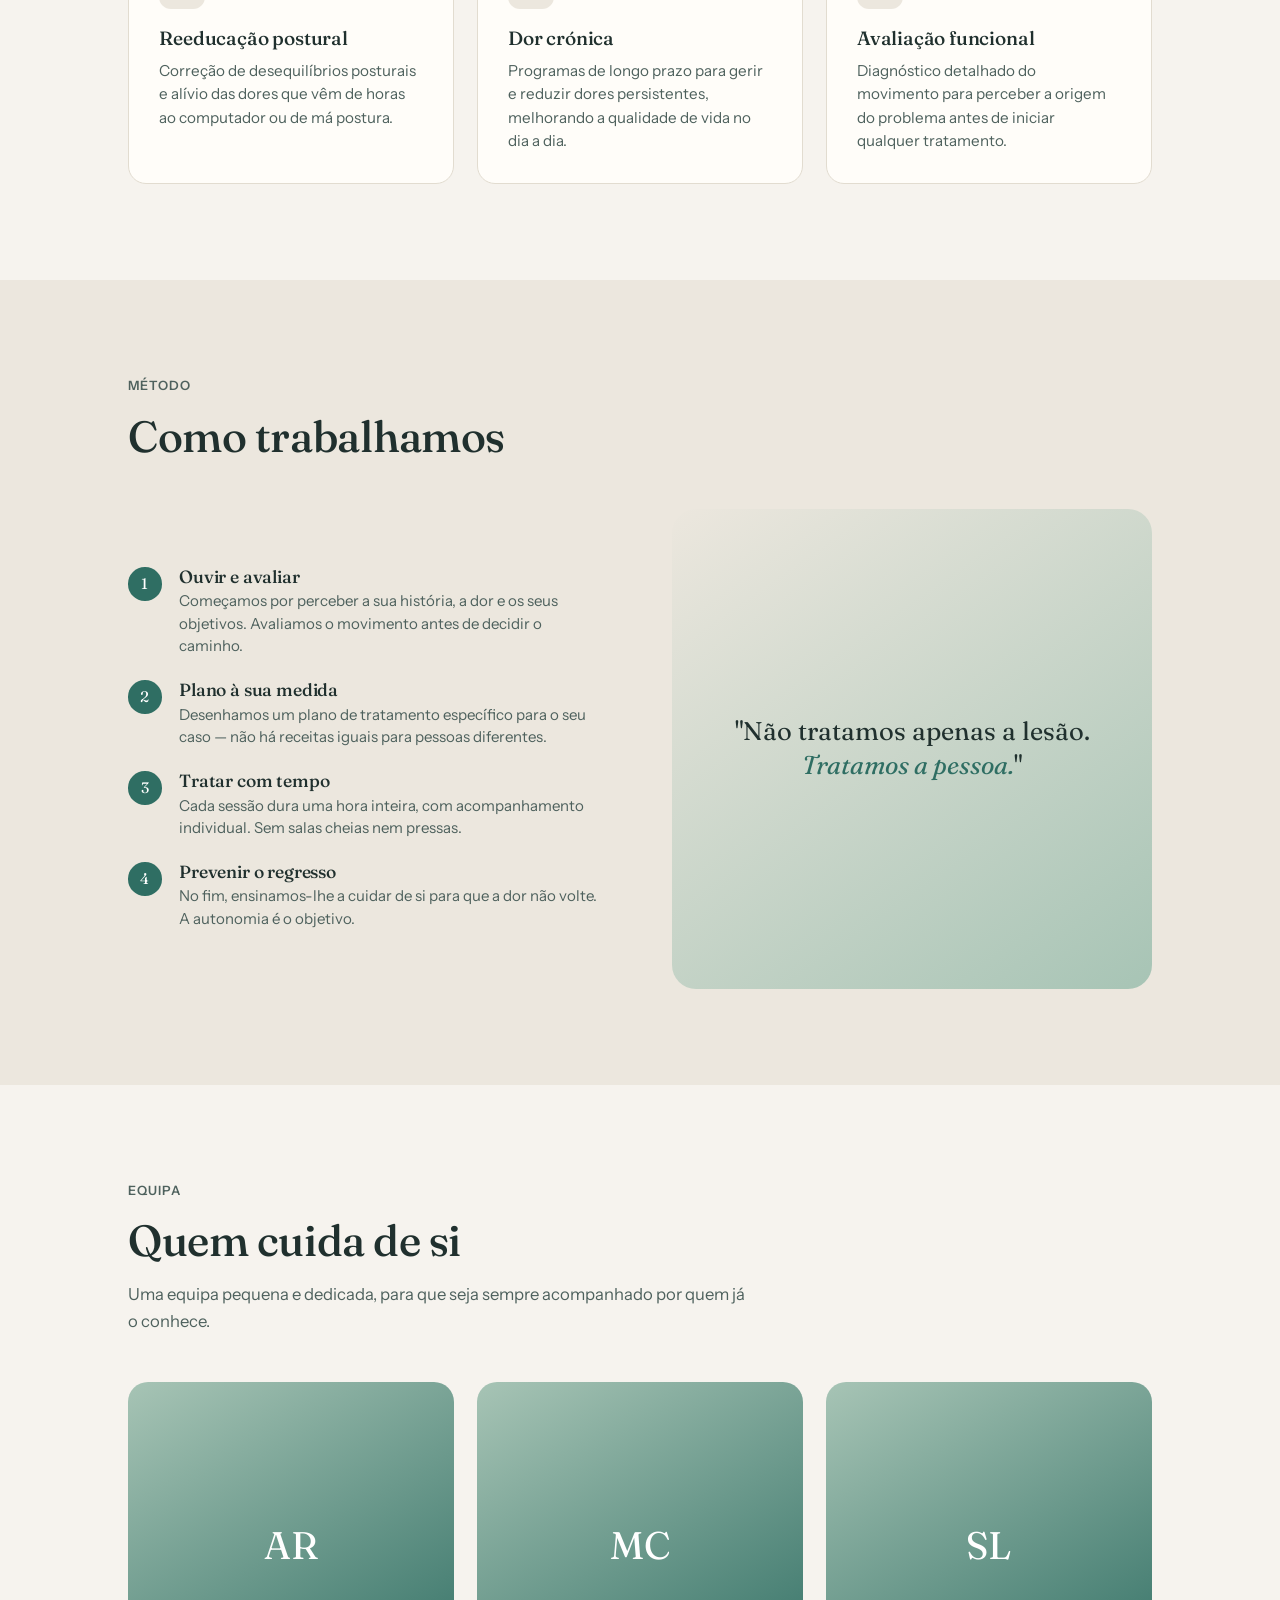
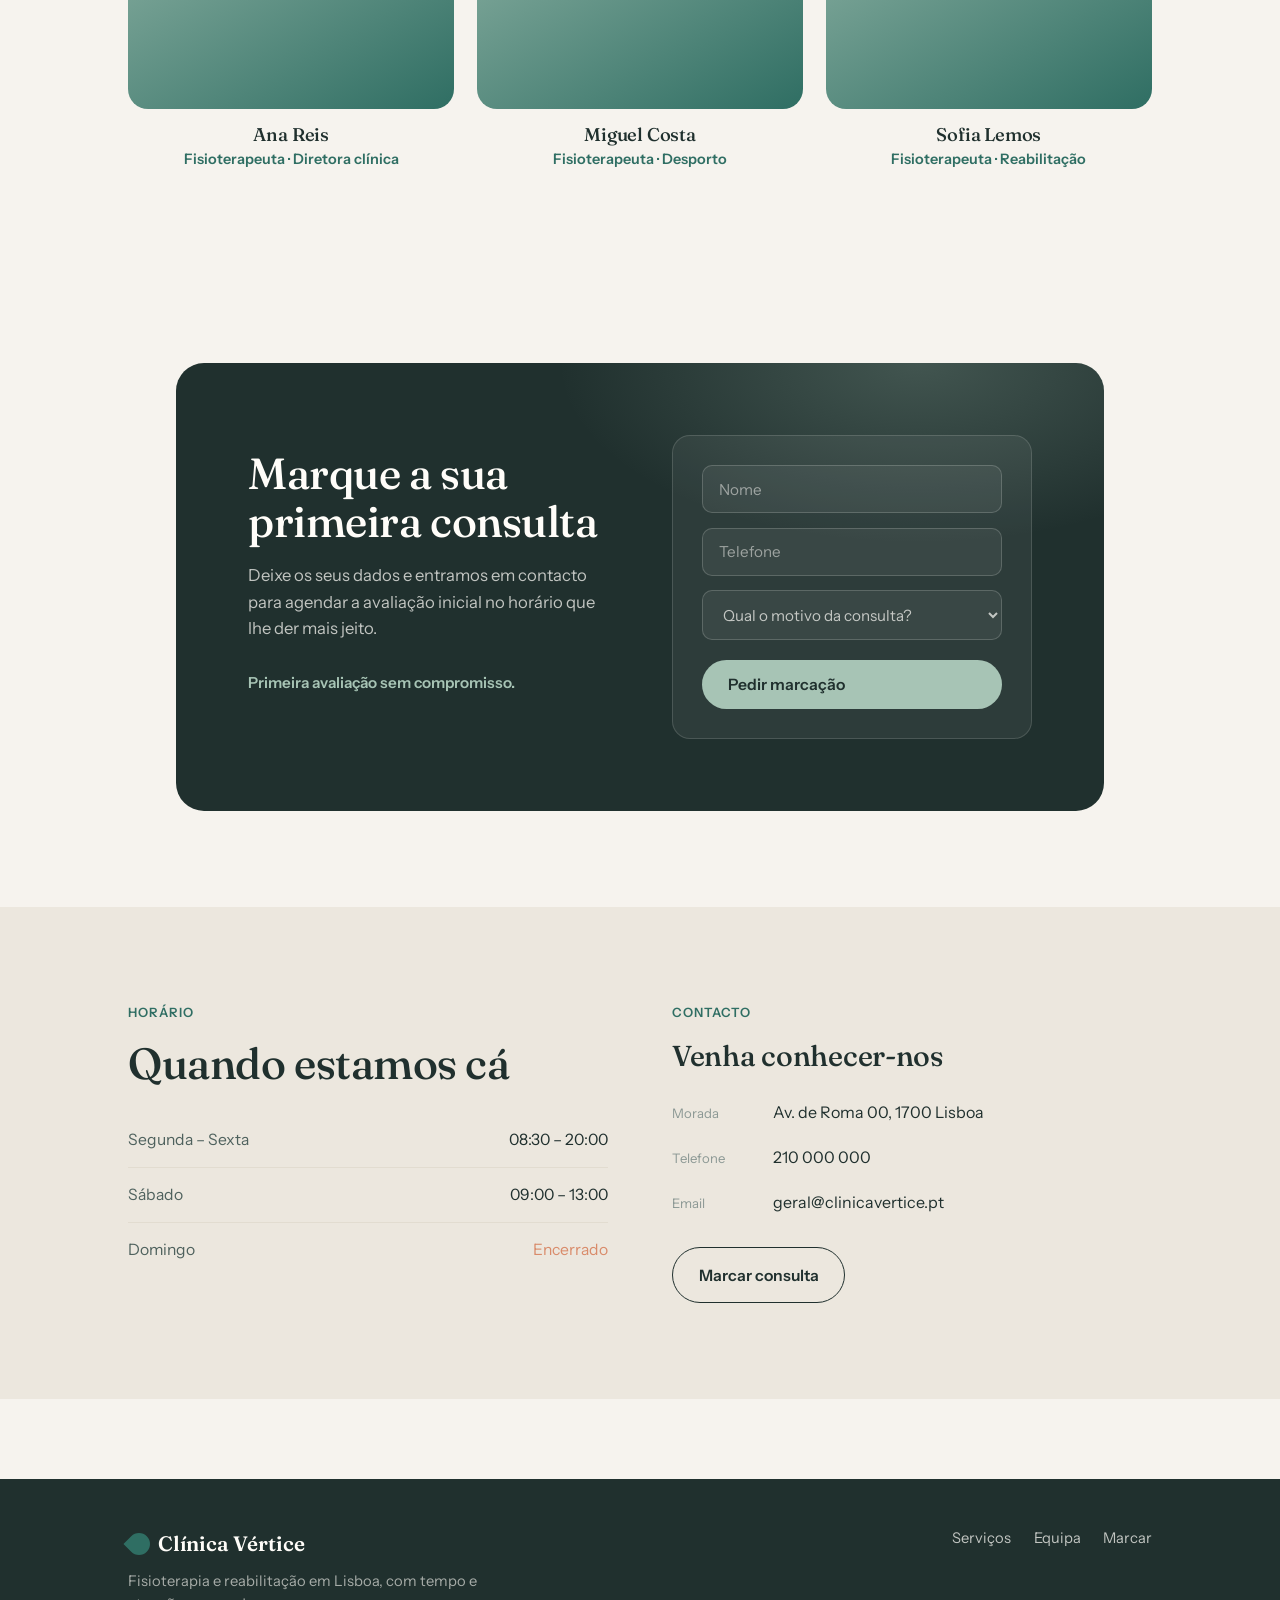
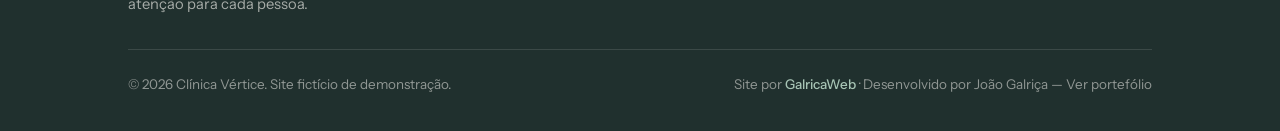
==== commit c0a540f1: "Update index.html" ====
--- a/index.html
+++ b/index.html
@@ -80,7 +80,7 @@
   .hero-actions{display:flex;gap:.8rem;flex-wrap:wrap}
   .hero-trust{margin-top:2.6rem;display:flex;gap:2.4rem;flex-wrap:wrap}
   .hero-trust div strong{display:block;font-family:var(--f-display);font-size:1.7rem;font-weight:500;color:var(--teal)}
-  .hero-trust div span{font-size:.86rem;color:var(--ink-soft)}
+  .hero-trust div span{font-size:.86rem;color:var(--ink)}
   /* hero visual — abstract calm shape, no stock photo */
   .hero-visual{position:relative;aspect-ratio:4/5;border-radius:220px 220px 24px 24px;background:linear-gradient(160deg,var(--sage),var(--teal));overflow:hidden;box-shadow:0 30px 60px rgba(32,48,46,.18)}
   .hero-visual::before{content:"";position:absolute;inset:0;background:radial-gradient(circle at 70% 20%,rgba(255,255,255,.35),transparent 45%)}
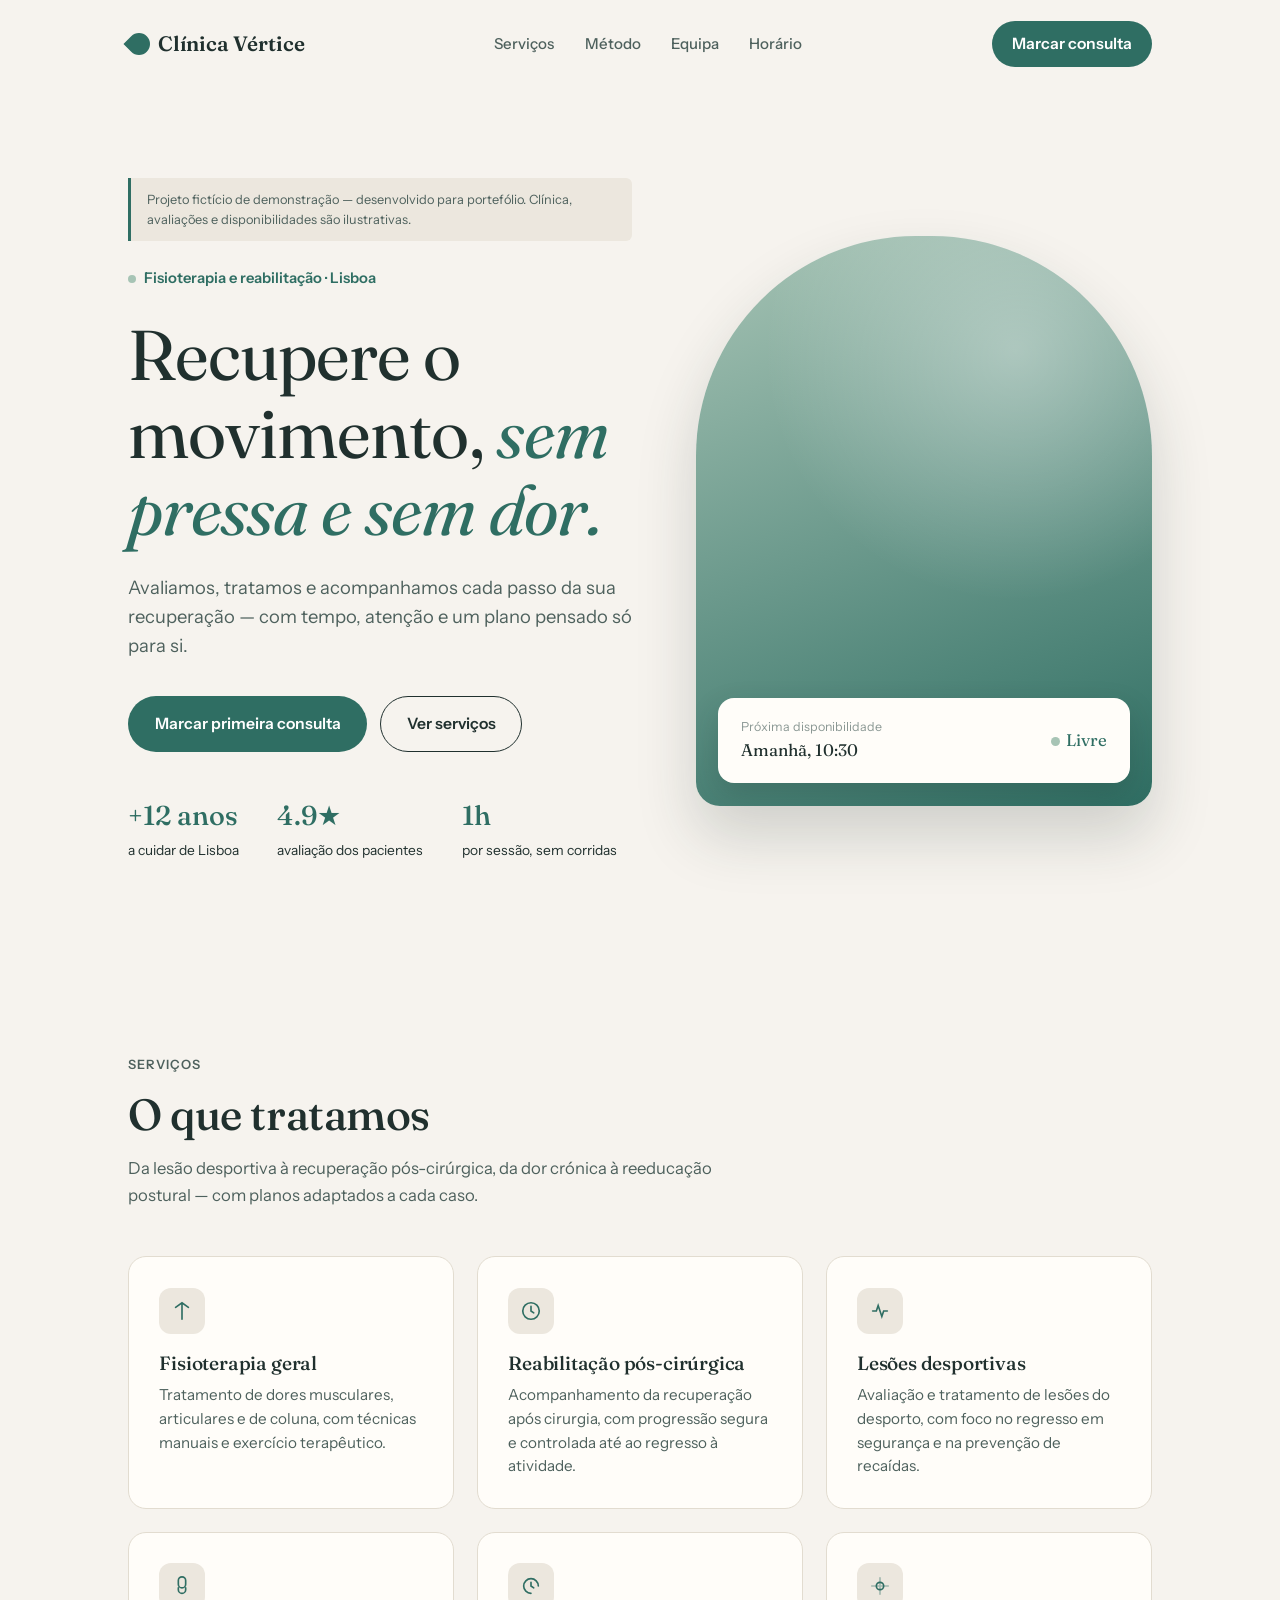
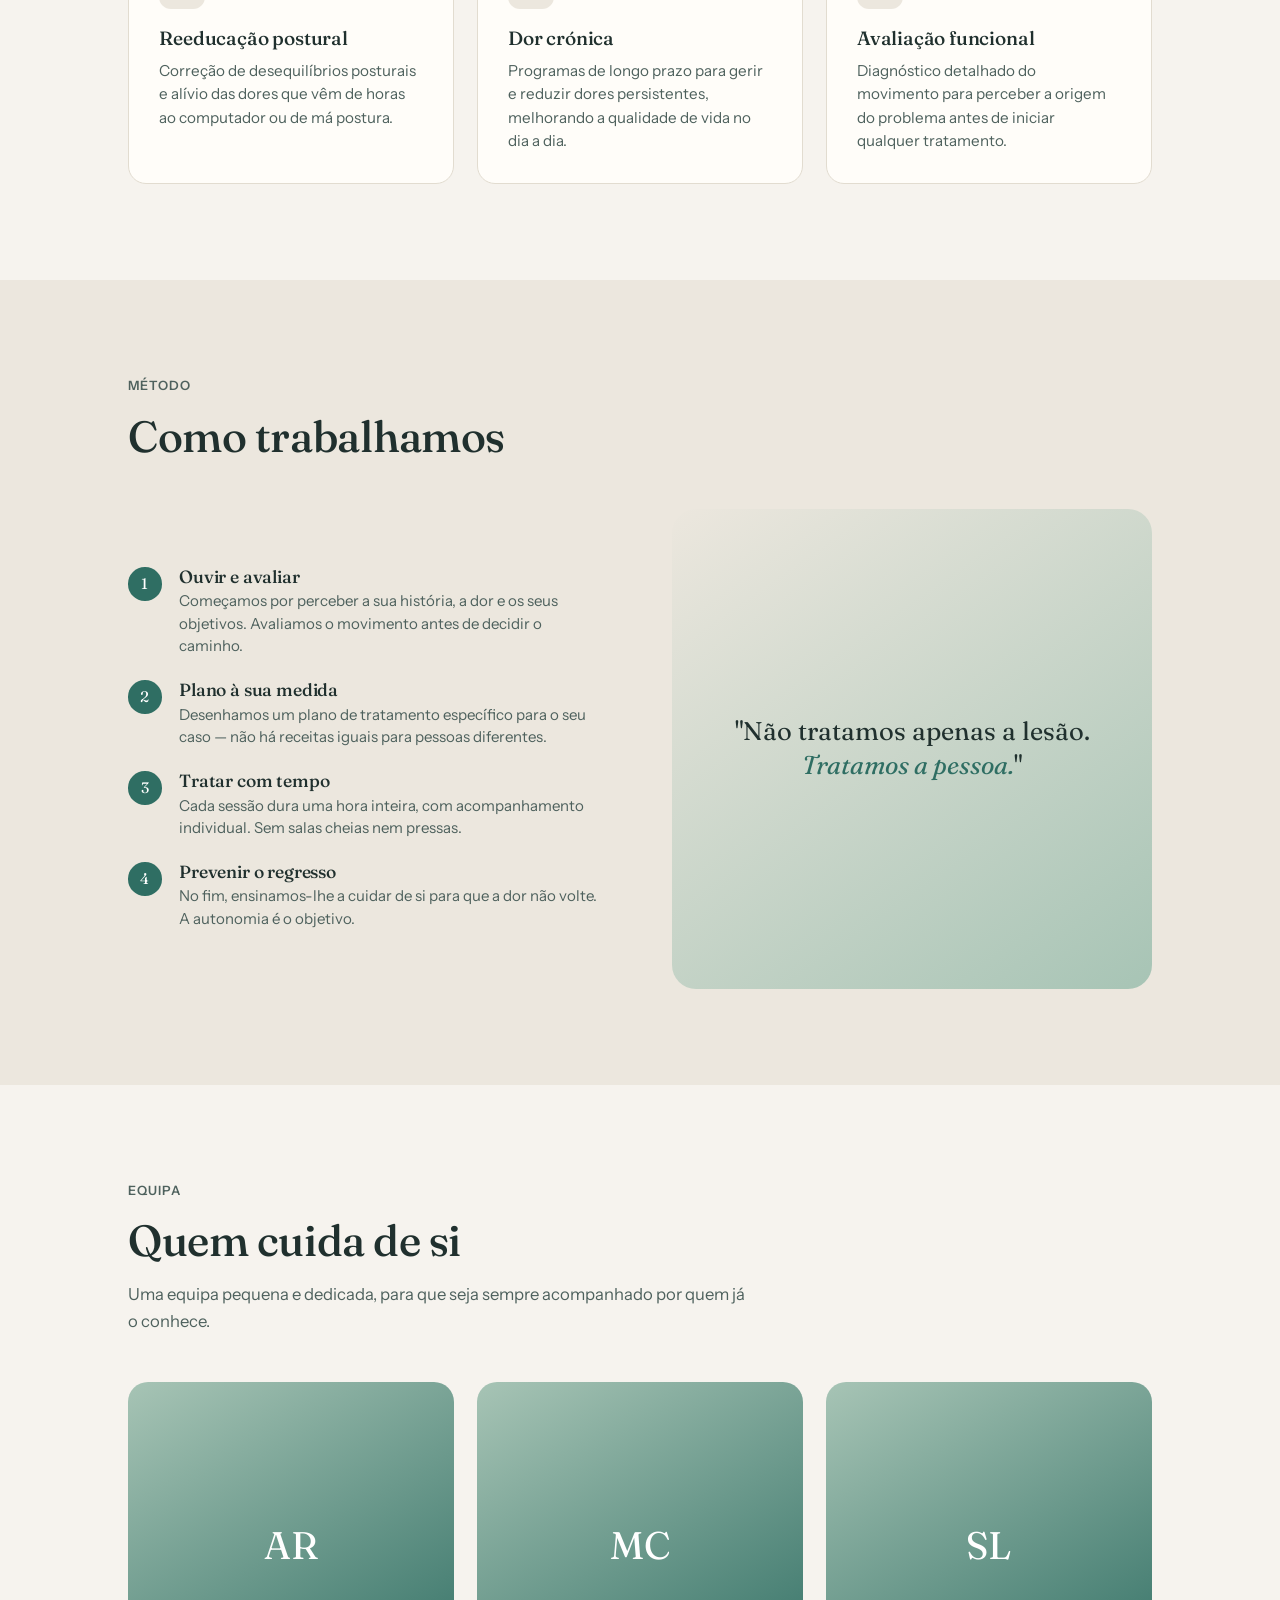
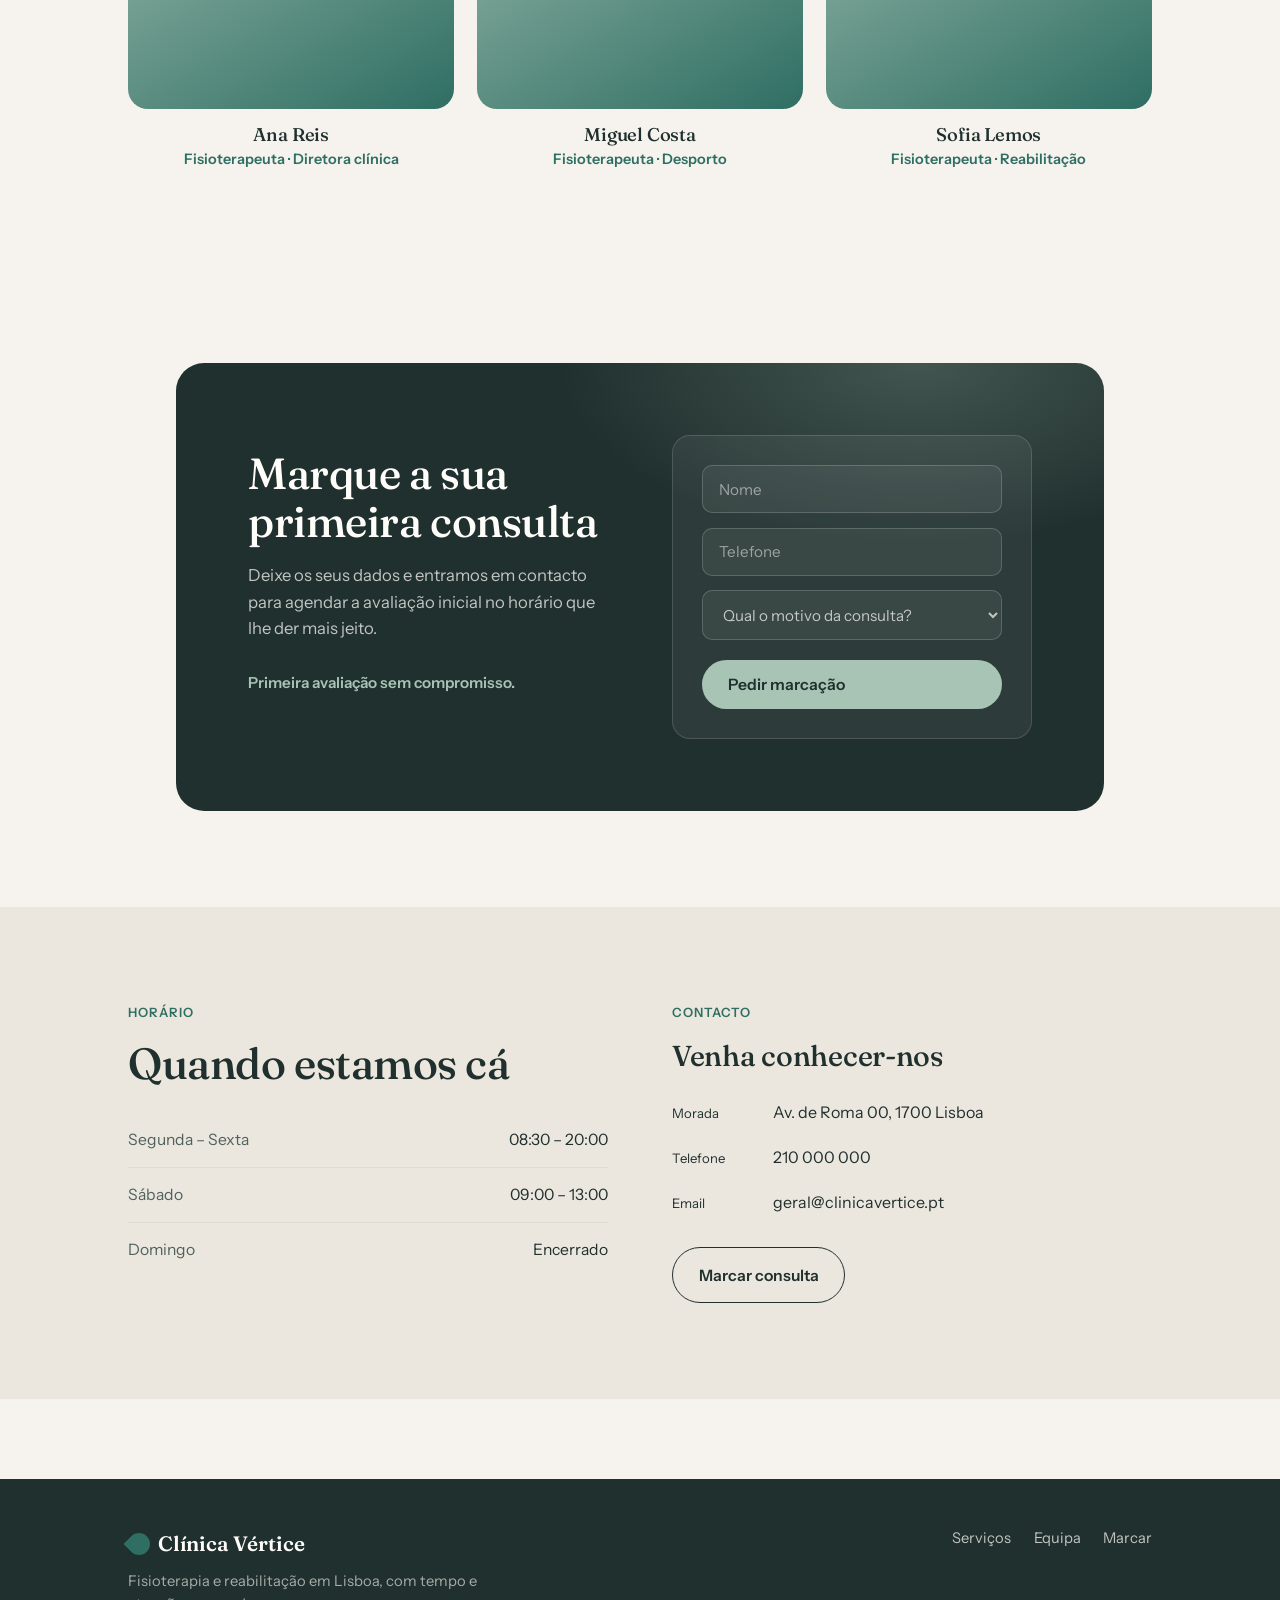
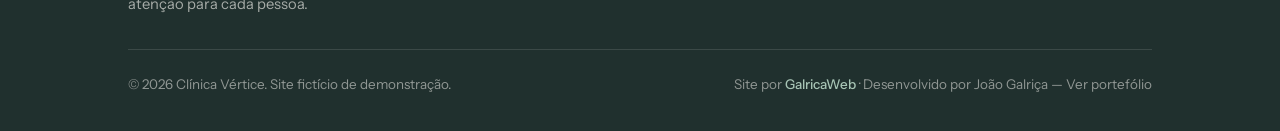
==== commit ee735dfc: "Update color styles for closed hours and contact line" ====
--- a/index.html
+++ b/index.html
@@ -149,10 +149,10 @@
   .hours-list li{display:flex;justify-content:space-between;padding:.9rem 0;border-bottom:1px solid var(--line);font-size:.98rem}
   .hours-list li:last-child{border-bottom:0}
   .hours-list .day{color:var(--ink-soft)}
-  .hours-list .closed{color:var(--clay)}
+  .hours-list .closed{color:var(--ink)}
   .contact-block h3{margin-bottom:1rem}
   .contact-block .line{display:flex;gap:.8rem;align-items:baseline;padding:.6rem 0;font-size:1rem}
-  .contact-block .line span{color:var(--ink-faint);font-size:.82rem;min-width:88px}
+  .contact-block .line span{color:var(--ink);font-size:.82rem;min-width:88px}
   @media(max-width:720px){.info-grid{grid-template-columns:1fr}}
 
   /* footer */
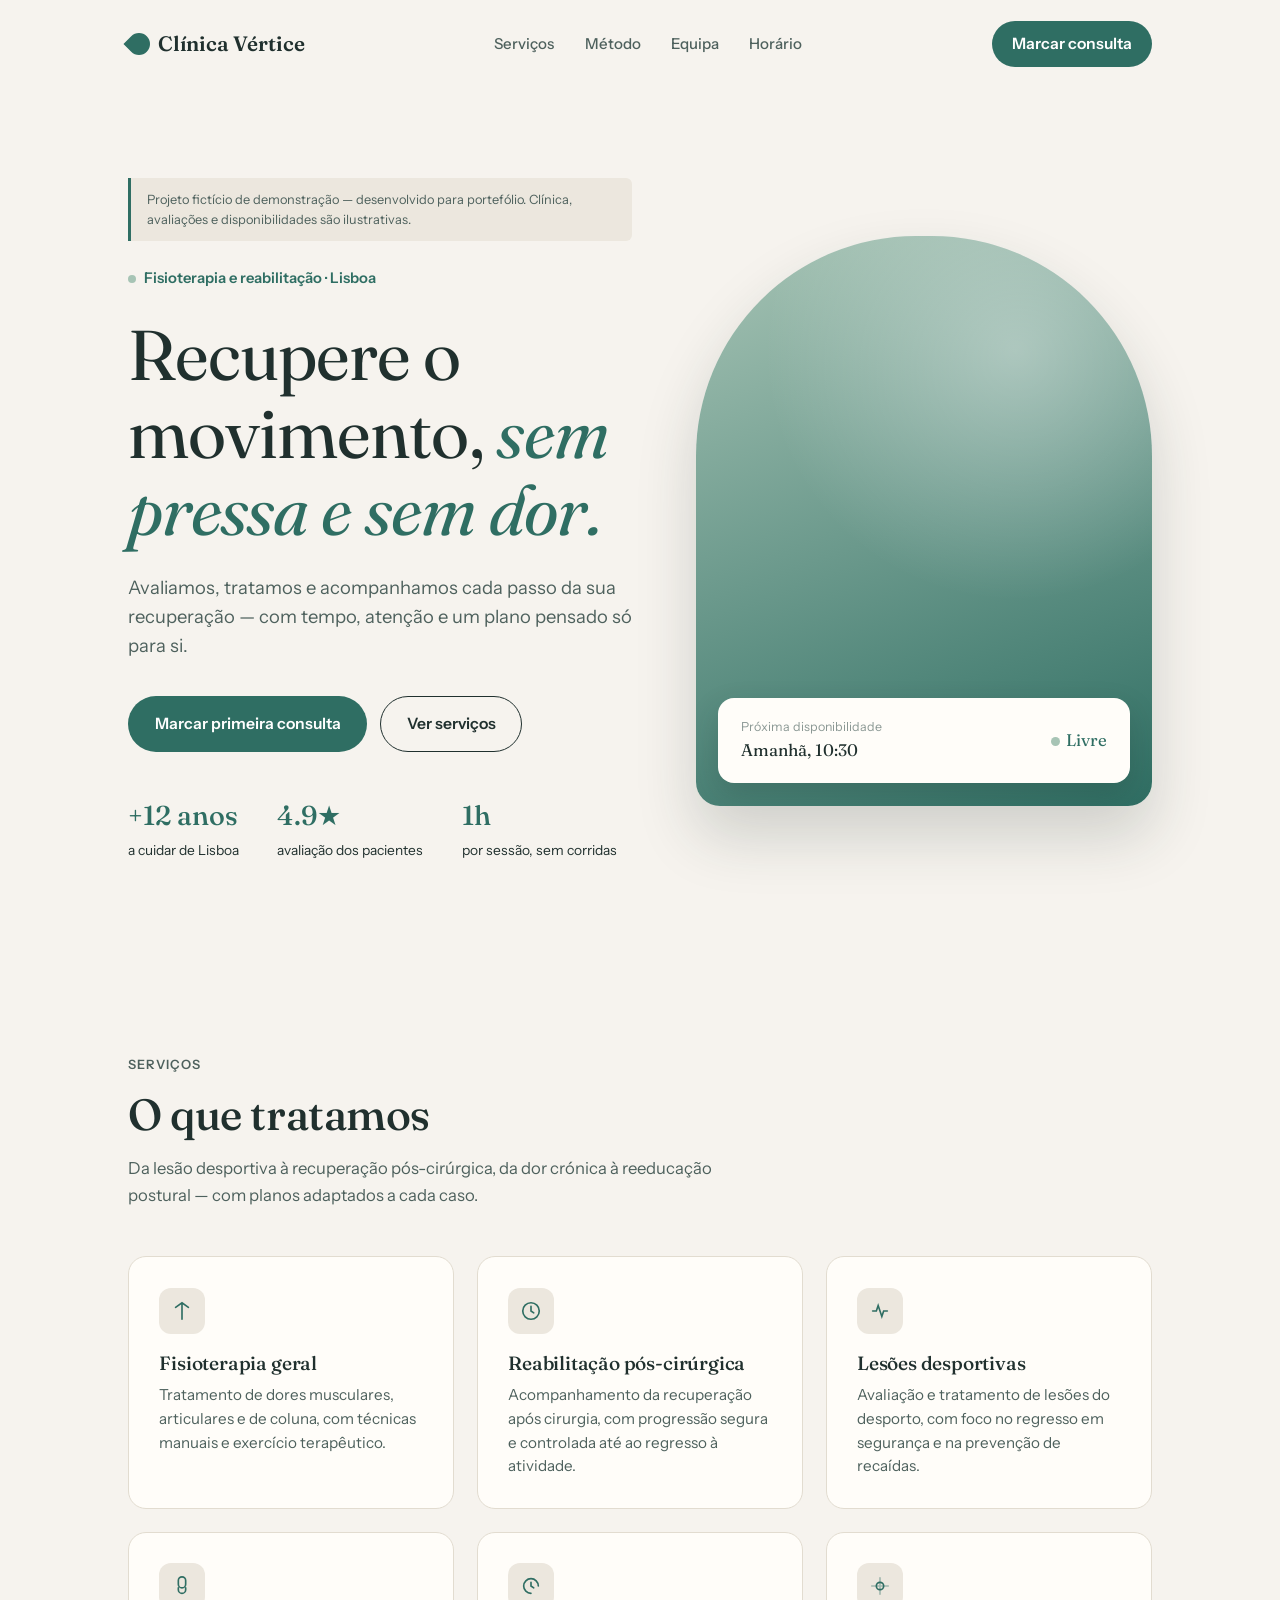
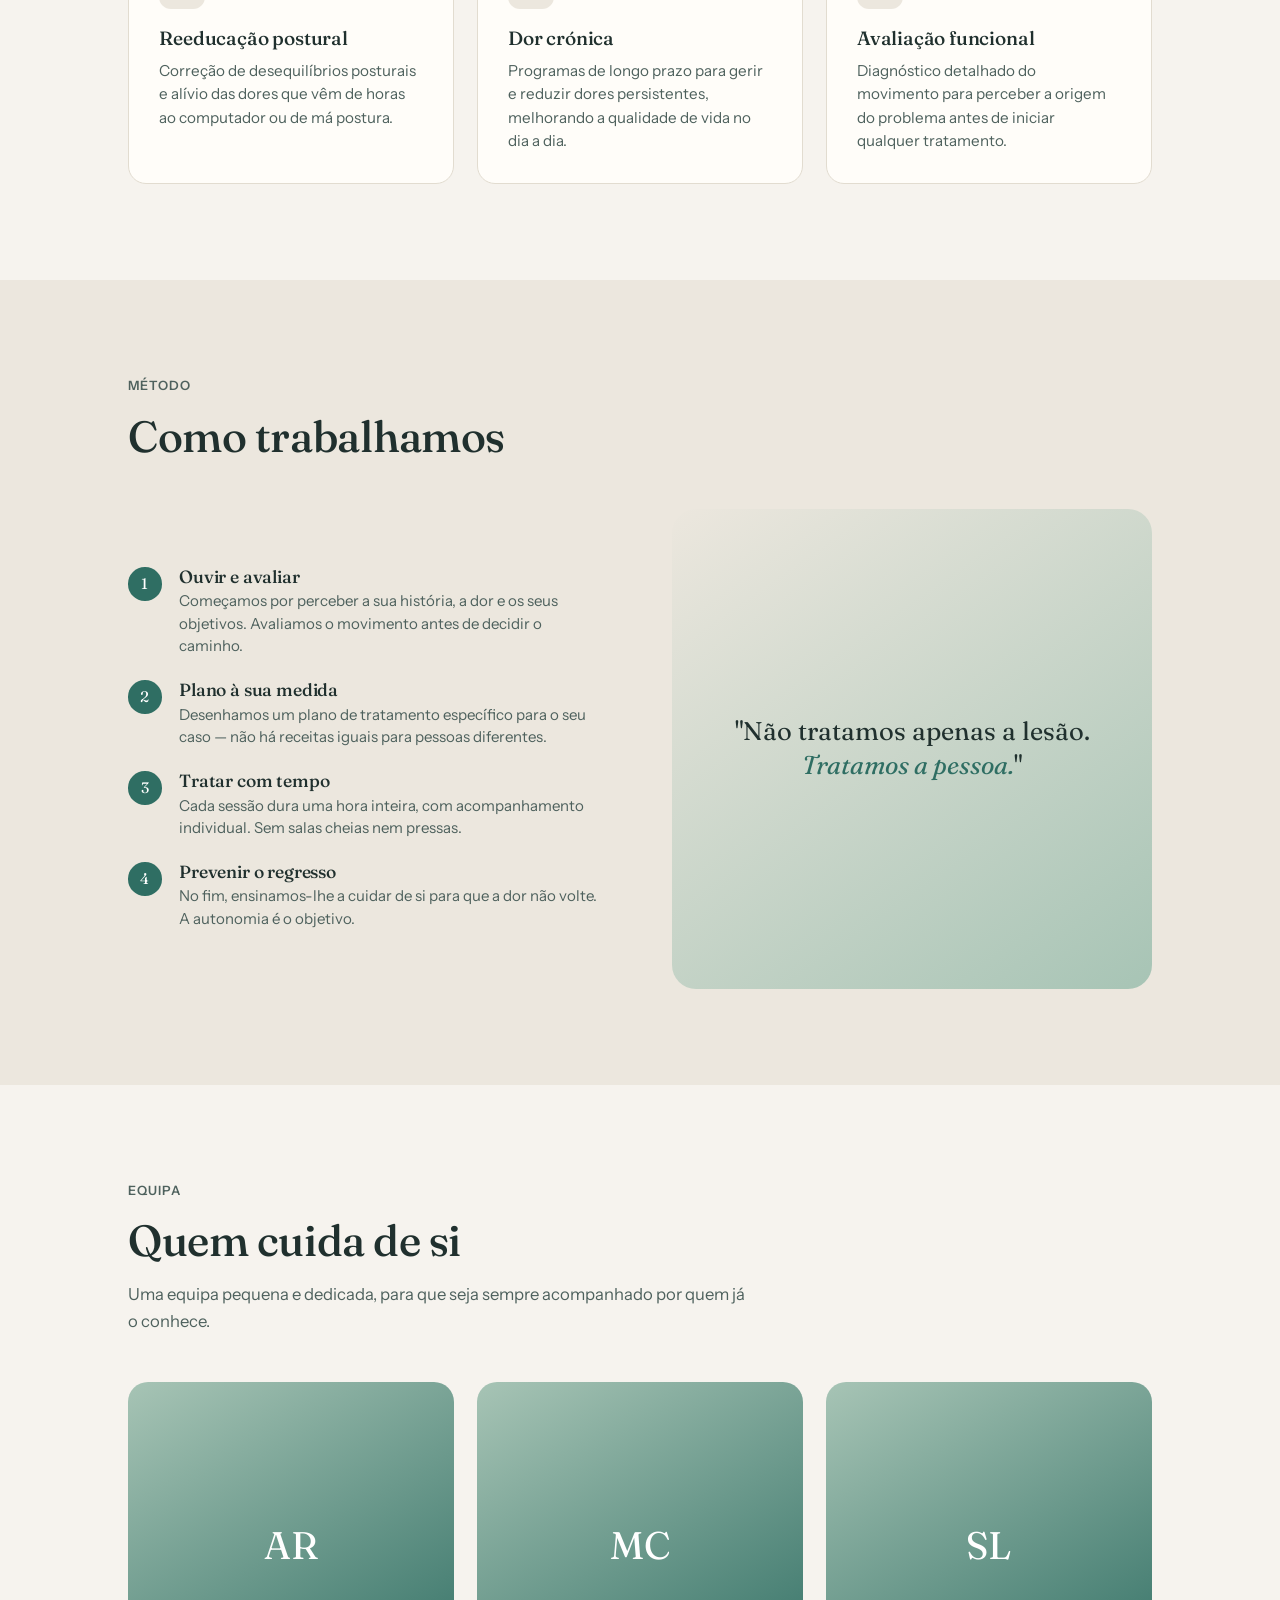
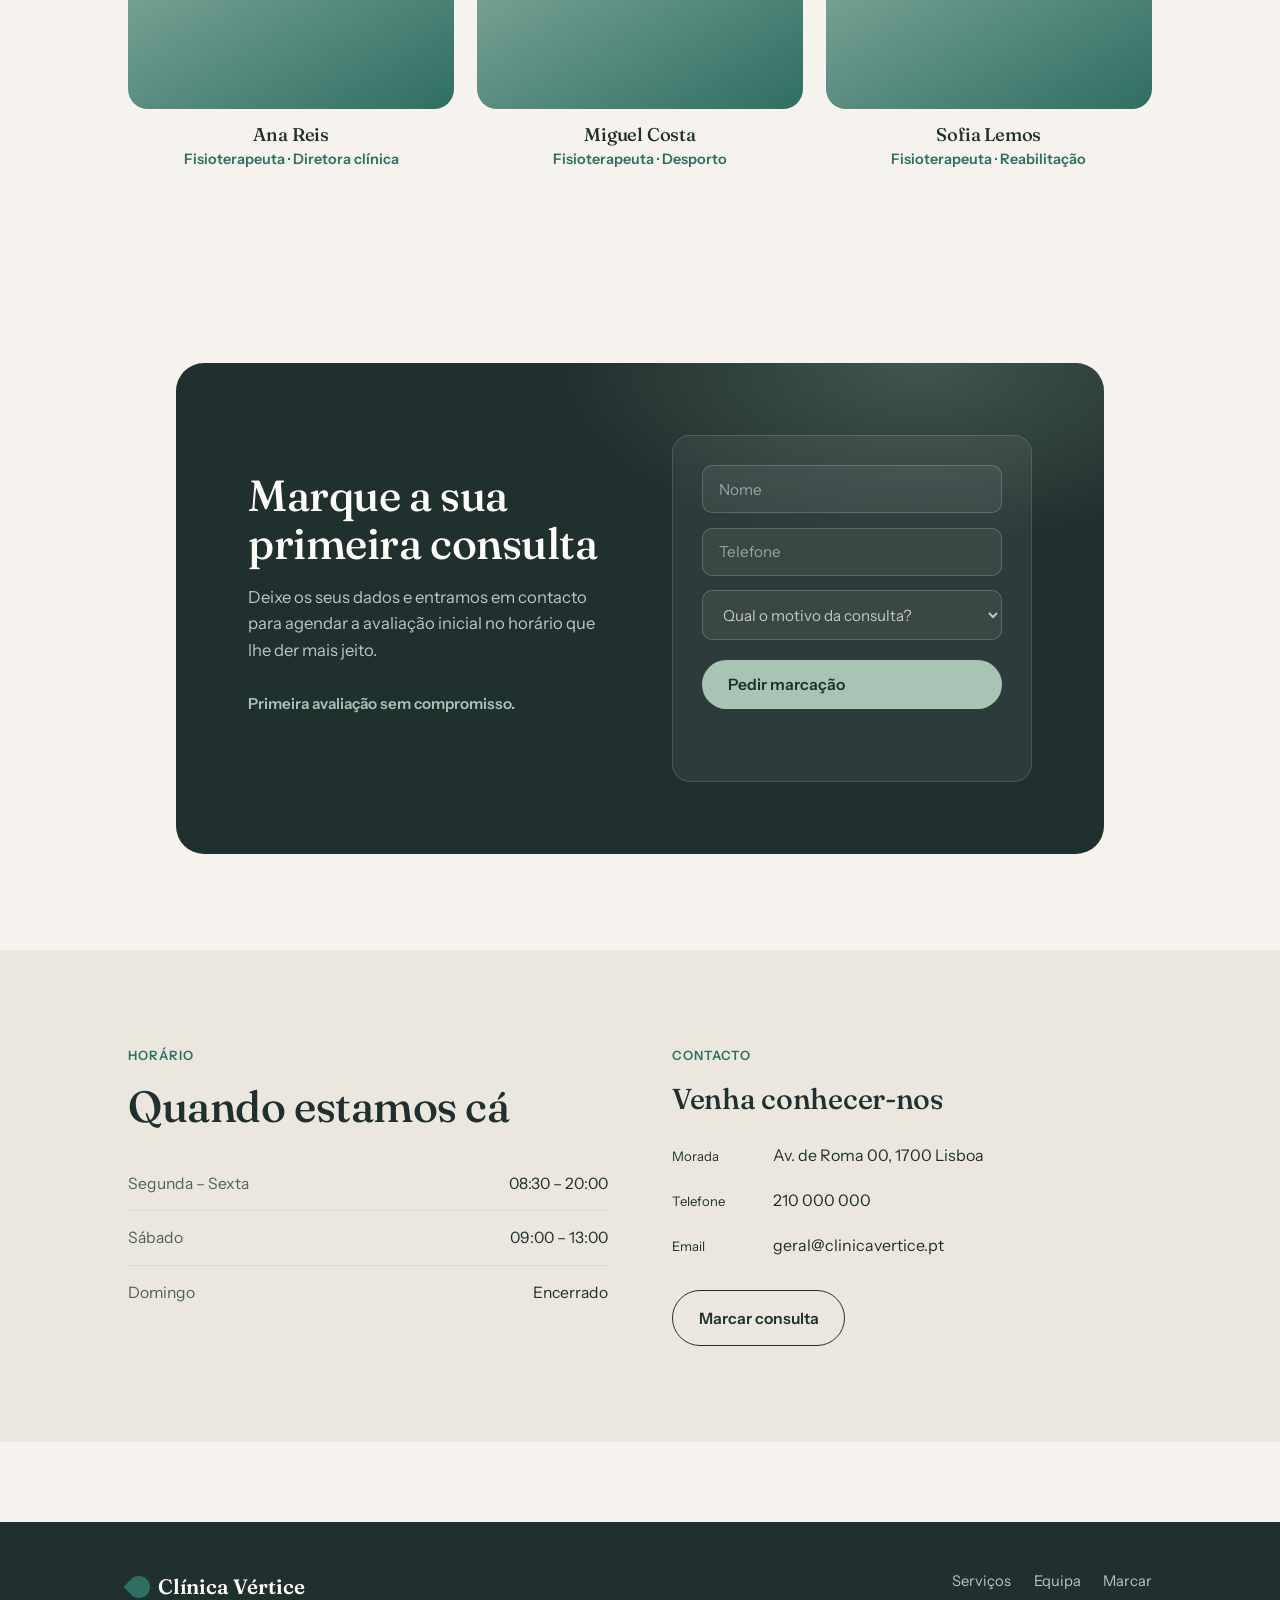
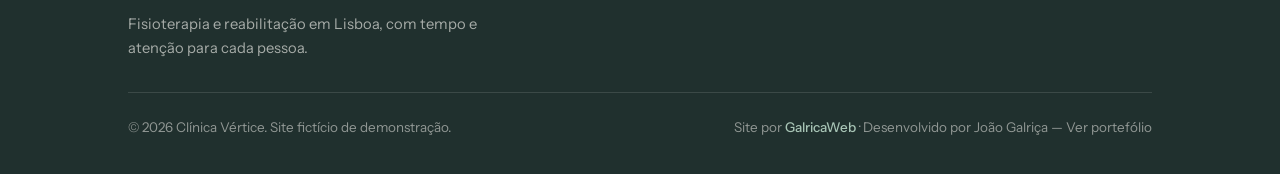
==== commit 77b41d19: "Change form submission handler and add message display Updated form submission to use 'mostrarMensag" ====
--- a/index.html
+++ b/index.html
@@ -7,7 +7,7 @@
 <meta name="description" content="Clínica de fisioterapia e reabilitação em Lisboa. Avaliação, tratamento e recuperação com acompanhamento personalizado.">
 <link rel="preconnect" href="https://fonts.googleapis.com">
 <link rel="preconnect" href="https://fonts.gstatic.com" crossorigin>
-<link href="https://fonts.googleapis.com/css2?family=Fraunces:opsz,wght@9..144,400;9..144,500;9..144,600&family=Instrument+Sans:wght@400;500;600&display=swap" rel="stylesheet">
+<link href="https://fonts.googleapis.com/css2?family=Fraunces:opsz,wght@9..144,400;9..144,500;9..144,600&family=Instrument+Sans:wght@400;500;600&display=optional" rel="stylesheet">
 <style>
   :root{
     --sand:#f6f3ee;         /* warm paper */
@@ -300,11 +300,12 @@
           <p>Deixe os seus dados e entramos em contacto para agendar a avaliação inicial no horário que lhe der mais jeito.</p>
           <p style="color:var(--sage);font-weight:600;font-size:.95rem">Primeira avaliação sem compromisso.</p>
         </div>
-        <form class="booking-form" onsubmit="return false">
+        <form class="booking-form" onsubmit="mostrarMensagem(event)">
           <input type="text" placeholder="Nome" required>
           <input type="tel" placeholder="Telefone" required>
           <select aria-label="Motivo da consulta"><option>Qual o motivo da consulta?</option><option>Dor nas costas</option><option>Lesão desportiva</option><option>Pós-cirúrgico</option><option>Outro</option></select>
           <button type="submit" class="btn solid">Pedir marcação</button>
+          <p id="mensagem-marcacao" role="status" aria-live="polite"></p>
         </form>
       </div>
     </div>
@@ -357,6 +358,14 @@
 <script>
   document.getElementById('y').textContent=new Date().getFullYear();
   (function(){var n=document.querySelector('.nav');addEventListener('scroll',function(){n.classList.toggle('scrolled',scrollY>8)},{passive:true});})();
+  function mostrarMensagem(event) {
+  event.preventDefault();
+
+  const mensagem = document.getElementById("mensagem-marcacao");
+
+  mensagem.textContent =
+    "Este é um projeto de demonstração. Nenhum pedido de marcação foi enviado.";
+}
 </script>
 </body>
 </html>
